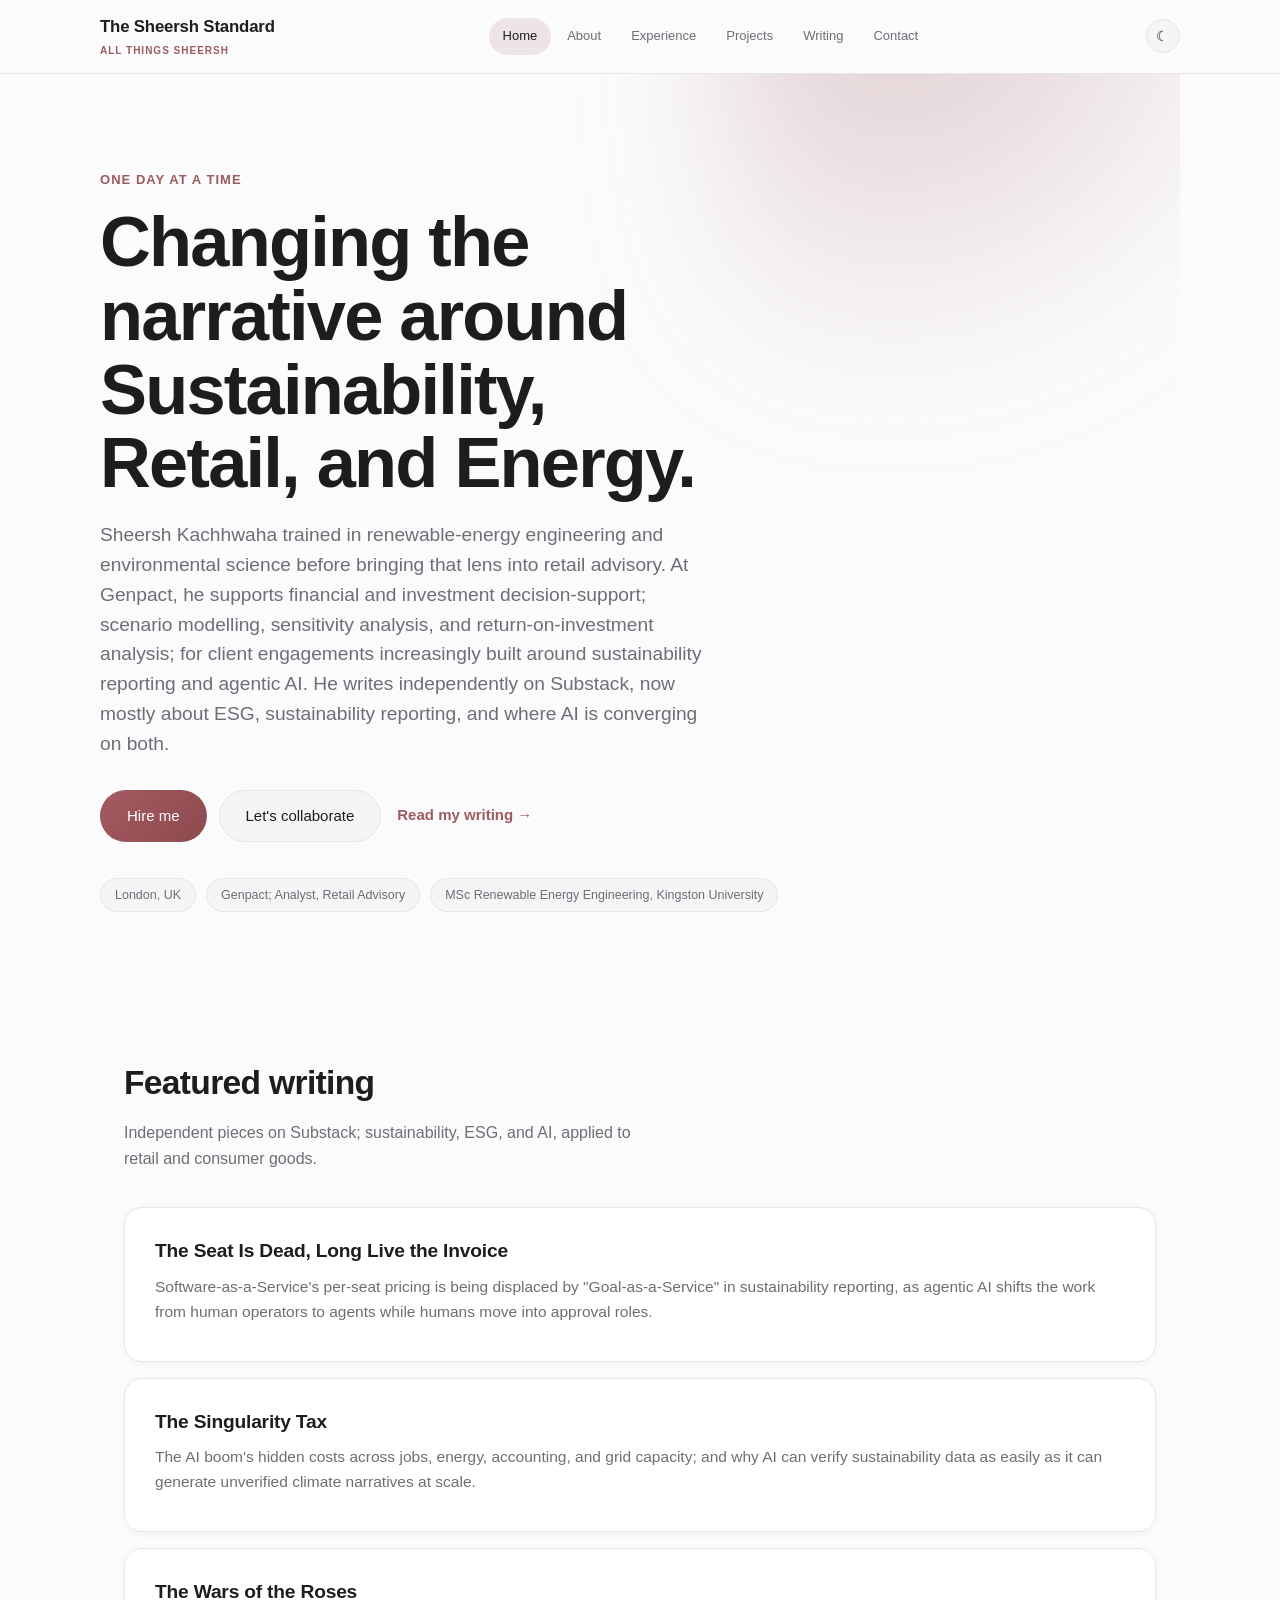
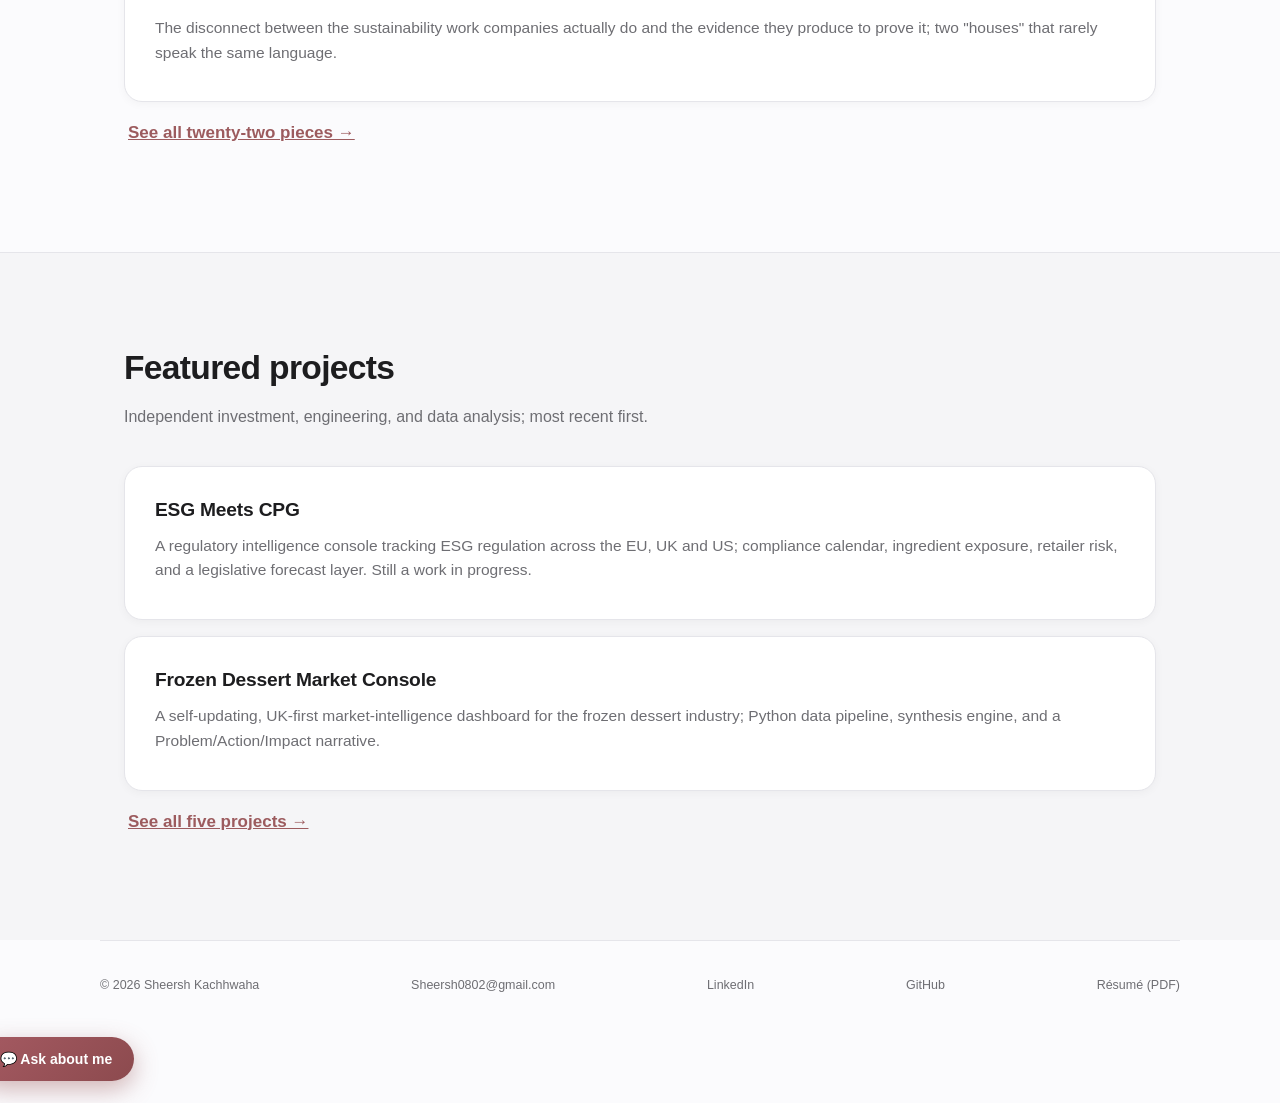
==== index.html @ 8763e883 "Add ESG Meets CPG as the newest project Found via GitHub repo listing: sheersh-star/ESG-meets-CPG, a" ====
<!doctype html>
<html lang="en">
<head>
<meta charset="utf-8">
<meta name="viewport" content="width=device-width, initial-scale=1">
<title>The Sheersh Standard; Sheersh Kachhwaha</title>
<meta name="description" content="Sheersh Kachhwaha; a renewable-energy engineer working in retail advisory, writing independently on sustainability, ESG, and agentic AI.">
<link rel="stylesheet" href="styles.css">
</head>
<body>

<header class="site-nav">
  <div class="wrap nav-row">
    <a class="wordmark" href="index.html">The Sheersh Standard<small>All things Sheersh</small></a>
    <nav class="links">
      <a href="index.html" aria-current="page">Home</a>
      <a href="about.html">About</a>
      <a href="experience.html">Experience</a>
      <a href="projects.html">Projects</a>
      <a href="writing.html">Writing</a>
      <a href="contact.html">Contact</a>
    </nav>
    <button id="theme-toggle" aria-label="Toggle dark mode">☾</button>
  </div>
</header>

<main>
  <div class="wrap hero">
    <p class="eyebrow">One Day at a Time</p>
    <h1>Changing the narrative around Sustainability, Retail, and Energy.</h1>
    <p class="tagline">Sheersh Kachhwaha trained in renewable-energy engineering and environmental science before bringing that lens into retail advisory. At Genpact, he supports financial and investment decision-support; scenario modelling, sensitivity analysis, and return-on-investment analysis; for client engagements increasingly built around sustainability reporting and agentic AI. He writes independently on Substack, now mostly about ESG, sustainability reporting, and where AI is converging on both.</p>
    <div class="cta-row">
      <a class="btn btn-primary" href="contact.html">Hire me</a>
      <a class="btn btn-secondary" href="contact.html">Let's collaborate</a>
      <a class="btn btn-tertiary" href="writing.html">Read my writing →</a>
    </div>
    <div class="meta-strip">
      <span>London, UK</span>
      <span>Genpact; Analyst, Retail Advisory</span>
      <span>MSc Renewable Energy Engineering, Kingston University</span>
    </div>
  </div>

  <section>
    <div class="wrap">
      <h2>Featured writing</h2>
      <p class="section-sub">Independent pieces on Substack; sustainability, ESG, and AI, applied to retail and consumer goods.</p>
      <div class="card">
        <div class="card-head"><h3 class="card-title">The Seat Is Dead, Long Live the Invoice</h3></div>
        <p>Software-as-a-Service's per-seat pricing is being displaced by "Goal-as-a-Service" in sustainability reporting, as agentic AI shifts the work from human operators to agents while humans move into approval roles.</p>
      </div>
      <div class="card">
        <div class="card-head"><h3 class="card-title">The Singularity Tax</h3></div>
        <p>The AI boom's hidden costs across jobs, energy, accounting, and grid capacity; and why AI can verify sustainability data as easily as it can generate unverified climate narratives at scale.</p>
      </div>
      <div class="card">
        <div class="card-head"><h3 class="card-title">The Wars of the Roses</h3></div>
        <p>The disconnect between the sustainability work companies actually do and the evidence they produce to prove it; two "houses" that rarely speak the same language.</p>
      </div>
      <p><a class="btn-tertiary" href="writing.html">See all twenty-two pieces →</a></p>
    </div>
  </section>

  <section>
    <div class="wrap">
      <h2>Featured projects</h2>
      <p class="section-sub">Independent investment, engineering, and data analysis; most recent first.</p>
      <div class="card">
        <div class="card-head"><h3 class="card-title">ESG Meets CPG</h3></div>
        <p>A regulatory intelligence console tracking ESG regulation across the EU, UK and US; compliance calendar, ingredient exposure, retailer risk, and a legislative forecast layer. Still a work in progress.</p>
      </div>
      <div class="card">
        <div class="card-head"><h3 class="card-title">Frozen Dessert Market Console</h3></div>
        <p>A self-updating, UK-first market-intelligence dashboard for the frozen dessert industry; Python data pipeline, synthesis engine, and a Problem/Action/Impact narrative.</p>
      </div>
      <p><a class="btn-tertiary" href="projects.html">See all five projects →</a></p>
    </div>
  </section>
</main>

<footer class="site-footer wrap">
  <span>© 2026 Sheersh Kachhwaha</span>
  <span><a href="mailto:Sheersh0802@gmail.com">Sheersh0802@gmail.com</a></span>
  <span><a href="https://www.linkedin.com/in/sheersh-kachhwaha/" target="_blank" rel="noopener">LinkedIn</a></span>
  <span><a href="https://github.com/sheersh-star" target="_blank" rel="noopener">GitHub</a></span>
  <span><a href="Sheersh-Kachhwaha-CV.pdf" target="_blank">Résumé (PDF)</a></span>
</footer>

<script src="theme.js"></script>
<script src="chat-widget.js"></script>
</body>
</html>
---- styles.css ----
/* The Sheersh Standard; shared stylesheet */

:root {
  --paper: #fbfbfd;
  --surface: #ffffff;
  --surface-2: #f5f5f7;
  --ink: #1d1d1f;
  --muted: #6e6e73;
  --muted-2: #86868b;
  --accent: #9C5B5E;
  --accent-solid: #8C4A4E;
  --accent-gradient: linear-gradient(135deg, #A55A62 0%, #8C4A4E 100%);
  --accent-2: #a86b12;
  --line: #e5e5ea;
  --shadow-1: 0 2px 10px rgba(0,0,0,0.04);
  --shadow-2: 0 16px 40px rgba(0,0,0,0.10);
  --ease: cubic-bezier(0.28, 0.11, 0.32, 1);
  --font-display: -apple-system, BlinkMacSystemFont, 'SF Pro Display', 'Segoe UI', Roboto, Helvetica, Arial, sans-serif;
  --font-body: -apple-system, BlinkMacSystemFont, 'SF Pro Text', 'Segoe UI', Roboto, Helvetica, Arial, sans-serif;
  --font-mono: ui-monospace, 'SF Mono', Menlo, Consolas, monospace;
}

@media (prefers-color-scheme: dark) {
  :root:not([data-theme="light"]) {
    --paper: #000000;
    --surface: #1c1c1e;
    --surface-2: #121214;
    --ink: #f5f5f7;
    --muted: #98989d;
    --muted-2: #86868b;
    --accent: #E3B0A6;
    --accent-2: #d2a24c;
    --line: rgba(255,255,255,0.14);
    --shadow-1: 0 2px 10px rgba(0,0,0,0.35);
    --shadow-2: 0 16px 40px rgba(0,0,0,0.5);
  }
}

:root[data-theme="dark"] {
  --paper: #000000;
  --surface: #1c1c1e;
  --surface-2: #121214;
  --ink: #f5f5f7;
  --muted: #98989d;
  --muted-2: #86868b;
  --accent: #E3B0A6;
  --accent-2: #d2a24c;
  --line: rgba(255,255,255,0.14);
  --shadow-1: 0 2px 10px rgba(0,0,0,0.35);
  --shadow-2: 0 16px 40px rgba(0,0,0,0.5);
}

* { box-sizing: border-box; }
html { color-scheme: light dark; scroll-behavior: smooth; }

body {
  background: var(--paper);
  color: var(--ink);
  font-family: var(--font-body);
  margin: 0;
  line-height: 1.6;
  font-size: 17px;
  -webkit-font-smoothing: antialiased;
  text-rendering: optimizeLegibility;
  transition: background 0.3s var(--ease), color 0.3s var(--ease);
}

::selection { background: var(--accent-solid); color: #fff; }

.wrap { max-width: 1080px; margin: 0 auto; padding: 0 24px; }
.wrap-narrow { max-width: 720px; margin: 0 auto; padding: 0 24px; }

img { max-width: 100%; display: block; border-radius: 14px; }
a { color: var(--accent); }
code { font-family: var(--font-mono); background: var(--surface-2); padding: 1px 6px; border-radius: 4px; font-size: 0.85em; }

:is(a, button, input, textarea):focus-visible {
  outline: 2px solid var(--accent);
  outline-offset: 3px;
  border-radius: 4px;
}

/* ---- nav ---- */
header.site-nav {
  border-bottom: 1px solid var(--line);
  background: color-mix(in srgb, var(--paper) 70%, transparent);
  backdrop-filter: saturate(180%) blur(20px);
  -webkit-backdrop-filter: saturate(180%) blur(20px);
  position: sticky;
  top: 0;
  z-index: 100;
}
.nav-row {
  display: flex; align-items: center; justify-content: space-between;
  padding: 14px 0;
  gap: 20px;
}
.wordmark {
  font-family: var(--font-display);
  font-weight: 600;
  font-size: 1.05rem;
  letter-spacing: -0.01em;
  color: var(--ink);
  text-decoration: none;
  white-space: nowrap;
}
.wordmark small {
  display: block;
  font-family: var(--font-body);
  font-size: 10px;
  letter-spacing: 0.1em;
  text-transform: uppercase;
  color: var(--accent);
  font-weight: 600;
  margin-top: 2px;
}
nav.links { display: flex; gap: 2px; flex-wrap: wrap; }
nav.links a {
  font-family: var(--font-body);
  font-size: 13px;
  font-weight: 500;
  color: var(--muted);
  text-decoration: none;
  padding: 8px 14px;
  border-radius: 980px;
  transition: background 0.25s var(--ease), color 0.25s var(--ease);
}
nav.links a:hover { color: var(--ink); background: var(--surface-2); }
nav.links a[aria-current="page"] {
  color: var(--ink);
  background: color-mix(in srgb, var(--accent) 14%, transparent);
}

#theme-toggle {
  background: var(--surface-2); border: 1px solid var(--line); border-radius: 999px;
  width: 34px; height: 34px; cursor: pointer; font-size: 14px;
  color: var(--ink); flex-shrink: 0;
  transition: transform 0.35s var(--ease), background 0.25s var(--ease);
}
#theme-toggle:hover { background: var(--line); transform: rotate(-12deg) scale(1.06); }

/* ---- hero ---- */
.hero { position: relative; overflow: hidden; padding: 96px 0 56px; }
.hero::before {
  content: "";
  position: absolute;
  top: -30%; right: -12%;
  width: 55%; aspect-ratio: 1 / 1;
  background: radial-gradient(circle at 30% 30%, color-mix(in srgb, var(--accent) 30%, transparent), transparent 70%);
  filter: blur(70px);
  z-index: -1;
  pointer-events: none;
  animation: float 14s ease-in-out infinite alternate;
}
@keyframes float {
  from { transform: translateY(-14px) translateX(-6px); }
  to { transform: translateY(14px) translateX(6px); }
}
.about-hero { display: flex; align-items: center; gap: 28px; flex-wrap: wrap; }
.about-hero h1 { margin-bottom: 0; }
.headshot {
  width: 200px; height: 200px; border-radius: 22px; object-fit: cover;
  box-shadow: 0 0 0 1px var(--line), 0 12px 32px rgba(0,0,0,0.16);
  flex-shrink: 0;
}
@media (max-width: 560px) {
  .headshot { width: 150px; height: 150px; }
}
.eyebrow {
  font-family: var(--font-body); font-size: 13px; font-weight: 600; letter-spacing: 0.08em;
  text-transform: uppercase; color: var(--accent); margin: 0 0 14px;
}
h1 {
  font-family: var(--font-display); font-weight: 600;
  font-size: clamp(2.5rem, 6vw, 4.4rem);
  letter-spacing: -0.025em;
  line-height: 1.05;
  margin: 0 0 20px; text-wrap: balance; max-width: 18ch;
}
.tagline { font-size: 1.2rem; line-height: 1.55; color: var(--muted); max-width: 58ch; margin: 0 0 32px; }
.cta-row { display: flex; gap: 12px; flex-wrap: wrap; margin-bottom: 8px; }

.btn {
  font-family: var(--font-body); font-size: 15px; font-weight: 500;
  text-decoration: none; padding: 13px 26px;
  border: 1px solid transparent;
  border-radius: 980px; display: inline-block;
  background: var(--surface-2); color: var(--ink);
  transition: transform 0.25s var(--ease), background 0.25s var(--ease), box-shadow 0.25s var(--ease);
}
.btn:hover { transform: translateY(-1px); box-shadow: var(--shadow-1); }
.btn:active { transform: translateY(0); }
.btn-primary {
  background: var(--accent-gradient); color: #fff;
  position: relative; overflow: hidden;
}
.btn-primary:hover { filter: brightness(1.08); }
.btn-primary::after, #chat-launcher::after {
  content: "";
  position: absolute; top: 0; left: -60%; width: 40%; height: 100%;
  background: linear-gradient(120deg, transparent, rgba(255,255,255,0.4), transparent);
  transform: skewX(-20deg);
  transition: left 0.6s var(--ease);
}
.btn-primary:hover::after, #chat-launcher:hover::after { left: 130%; }
.btn-secondary { background: var(--surface-2); color: var(--ink); border-color: var(--line); }
.btn-tertiary {
  background: none; border: none; color: var(--accent); padding: 13px 4px;
  font-weight: 600;
}
.btn-tertiary:hover { transform: translateX(3px); box-shadow: none; }

.meta-strip {
  display: flex; flex-wrap: wrap; gap: 10px; margin-top: 36px; padding-top: 0;
  border-top: none;
}
.meta-strip span {
  font-family: var(--font-body); font-size: 12.5px; font-weight: 500; color: var(--muted);
  background: var(--surface-2); border: 1px solid var(--line);
  padding: 6px 14px; border-radius: 980px;
}

/* ---- sections / cards ---- */
section { padding: 88px 0; }
section + section { border-top: 1px solid var(--line); }
section:nth-of-type(even) { background: var(--surface-2); }
h2 {
  font-family: var(--font-display); font-weight: 600; font-size: clamp(1.6rem, 3vw, 2.1rem);
  letter-spacing: -0.02em;
  margin: 0 0 10px;
}
.section-sub { color: var(--muted); font-size: 1rem; margin: 0 0 36px; max-width: 60ch; }

.card {
  background: var(--surface);
  border: 1px solid var(--line);
  border-radius: 18px;
  padding: 28px 30px;
  margin-bottom: 16px;
  box-shadow: var(--shadow-1);
  transition: transform 0.3s var(--ease), box-shadow 0.3s var(--ease);
}
.card:hover { transform: translateY(-3px); box-shadow: var(--shadow-2); }
.card-head { display: flex; justify-content: space-between; align-items: baseline; gap: 14px; flex-wrap: wrap; margin-bottom: 6px; }
.card-title { font-family: var(--font-display); font-weight: 600; letter-spacing: -0.01em; font-size: 1.2rem; margin: 0; }
.card-meta { font-family: var(--font-body); font-size: 12.5px; font-weight: 500; color: var(--muted); }
.card p { color: var(--muted); font-size: 0.97rem; margin: 8px 0; }
.card ul { margin: 12px 0 0; padding-left: 20px; }
.card li { font-size: 0.95rem; margin-bottom: 7px; color: var(--ink); }
.tag-row { display: flex; gap: 8px; flex-wrap: wrap; margin-top: 14px; }
.tag {
  font-family: var(--font-body); font-size: 12px; font-weight: 600; color: var(--accent);
  background: color-mix(in srgb, var(--accent) 12%, transparent);
  border: none; border-radius: 999px; padding: 4px 12px;
  transition: background 0.25s var(--ease), color 0.25s var(--ease);
}
.tag:hover { background: var(--accent-gradient); color: #fff; }

/* ---- honesty / pending marker ---- */
.pending {
  border-left: 3px solid var(--accent-2);
  background: color-mix(in srgb, var(--accent-2) 10%, transparent);
  padding: 12px 16px;
  border-radius: 4px 10px 10px 4px;
  font-size: 0.87rem;
  color: var(--muted);
  margin-top: 14px;
}
.pending strong { color: var(--ink); }

/* ---- footer ---- */
footer.site-footer {
  border-top: 1px solid var(--line);
  padding: 34px 0 64px;
  font-family: var(--font-body); font-size: 12.5px; font-weight: 500; color: var(--muted);
  display: flex; justify-content: space-between; flex-wrap: wrap; gap: 12px;
}
footer.site-footer a { color: var(--muted); text-decoration: none; }
footer.site-footer a:hover { color: var(--ink); text-decoration: underline; }

/* ---- chat widget ---- */
#chat-launcher {
  position: fixed; bottom: 22px; right: 22px; z-index: 50;
  background: var(--accent-gradient); color: #fff;
  border: none; border-radius: 999px; padding: 14px 22px;
  position: relative; overflow: hidden;
  font-family: var(--font-body); font-size: 14px; font-weight: 600;
  cursor: pointer;
  box-shadow: 0 8px 24px color-mix(in srgb, var(--accent) 45%, transparent);
  transition: transform 0.25s var(--ease), box-shadow 0.25s var(--ease);
}
#chat-launcher:hover { transform: translateY(-2px) scale(1.03); }
#chat-panel {
  position: fixed; bottom: 82px; right: 22px; z-index: 50;
  width: min(370px, calc(100vw - 44px)); max-height: 60vh;
  background: color-mix(in srgb, var(--surface) 92%, transparent);
  backdrop-filter: saturate(180%) blur(24px);
  -webkit-backdrop-filter: saturate(180%) blur(24px);
  border: 1px solid var(--line); border-radius: 20px;
  box-shadow: var(--shadow-2);
  display: none; flex-direction: column; overflow: hidden;
}
#chat-panel.open { display: flex; }
#chat-head {
  padding: 16px 18px; border-bottom: 1px solid var(--line);
  display: flex; justify-content: space-between; align-items: center;
  font-family: var(--font-body); font-size: 13px; font-weight: 600;
  color: var(--ink);
}
#chat-head button { background: none; border: none; color: var(--muted); cursor: pointer; font-size: 16px; }
#chat-log { flex: 1; overflow-y: auto; padding: 14px 18px; display: flex; flex-direction: column; gap: 10px; }
.chat-msg { font-size: 0.9rem; line-height: 1.5; max-width: 92%; padding: 10px 14px; border-radius: 16px; }
.chat-msg.bot { background: var(--surface-2); color: var(--ink); align-self: flex-start; border-bottom-left-radius: 4px; }
.chat-msg.user { background: var(--accent-gradient); color: #fff; align-self: flex-end; border-bottom-right-radius: 4px; }
#chat-suggestions { display: flex; flex-wrap: wrap; gap: 6px; padding: 0 18px 12px; }
#chat-suggestions button {
  font-family: var(--font-body); font-size: 11px; font-weight: 500; background: var(--surface-2);
  border: 1px solid var(--line); color: var(--muted); border-radius: 999px;
  padding: 5px 12px; cursor: pointer;
  transition: background 0.2s var(--ease), color 0.2s var(--ease);
}
#chat-suggestions button:hover { background: var(--accent-gradient); color: #fff; border-color: var(--accent-solid); }
#chat-form { display: flex; border-top: 1px solid var(--line); }
#chat-input {
  flex: 1; border: none; background: none; padding: 14px 16px;
  font-family: var(--font-body); font-size: 0.9rem; color: var(--ink); outline: none;
}
#chat-form button[type="submit"] {
  border: none; background: none; color: var(--accent); font-family: var(--font-body);
  font-size: 13px; font-weight: 600; padding: 0 18px; cursor: pointer;
}

@media (max-width: 620px) {
  .nav-row { flex-wrap: wrap; }
  nav.links { order: 3; width: 100%; justify-content: space-between; }
  .hero { padding: 64px 0 40px; }
  section { padding: 56px 0; }
}

@media (prefers-reduced-motion: reduce) {
  html { scroll-behavior: auto; }
  *, *::before, *::after {
    animation-duration: 0.001ms !important;
    animation-iteration-count: 1 !important;
    transition-duration: 0.001ms !important;
    scroll-behavior: auto !important;
  }
}
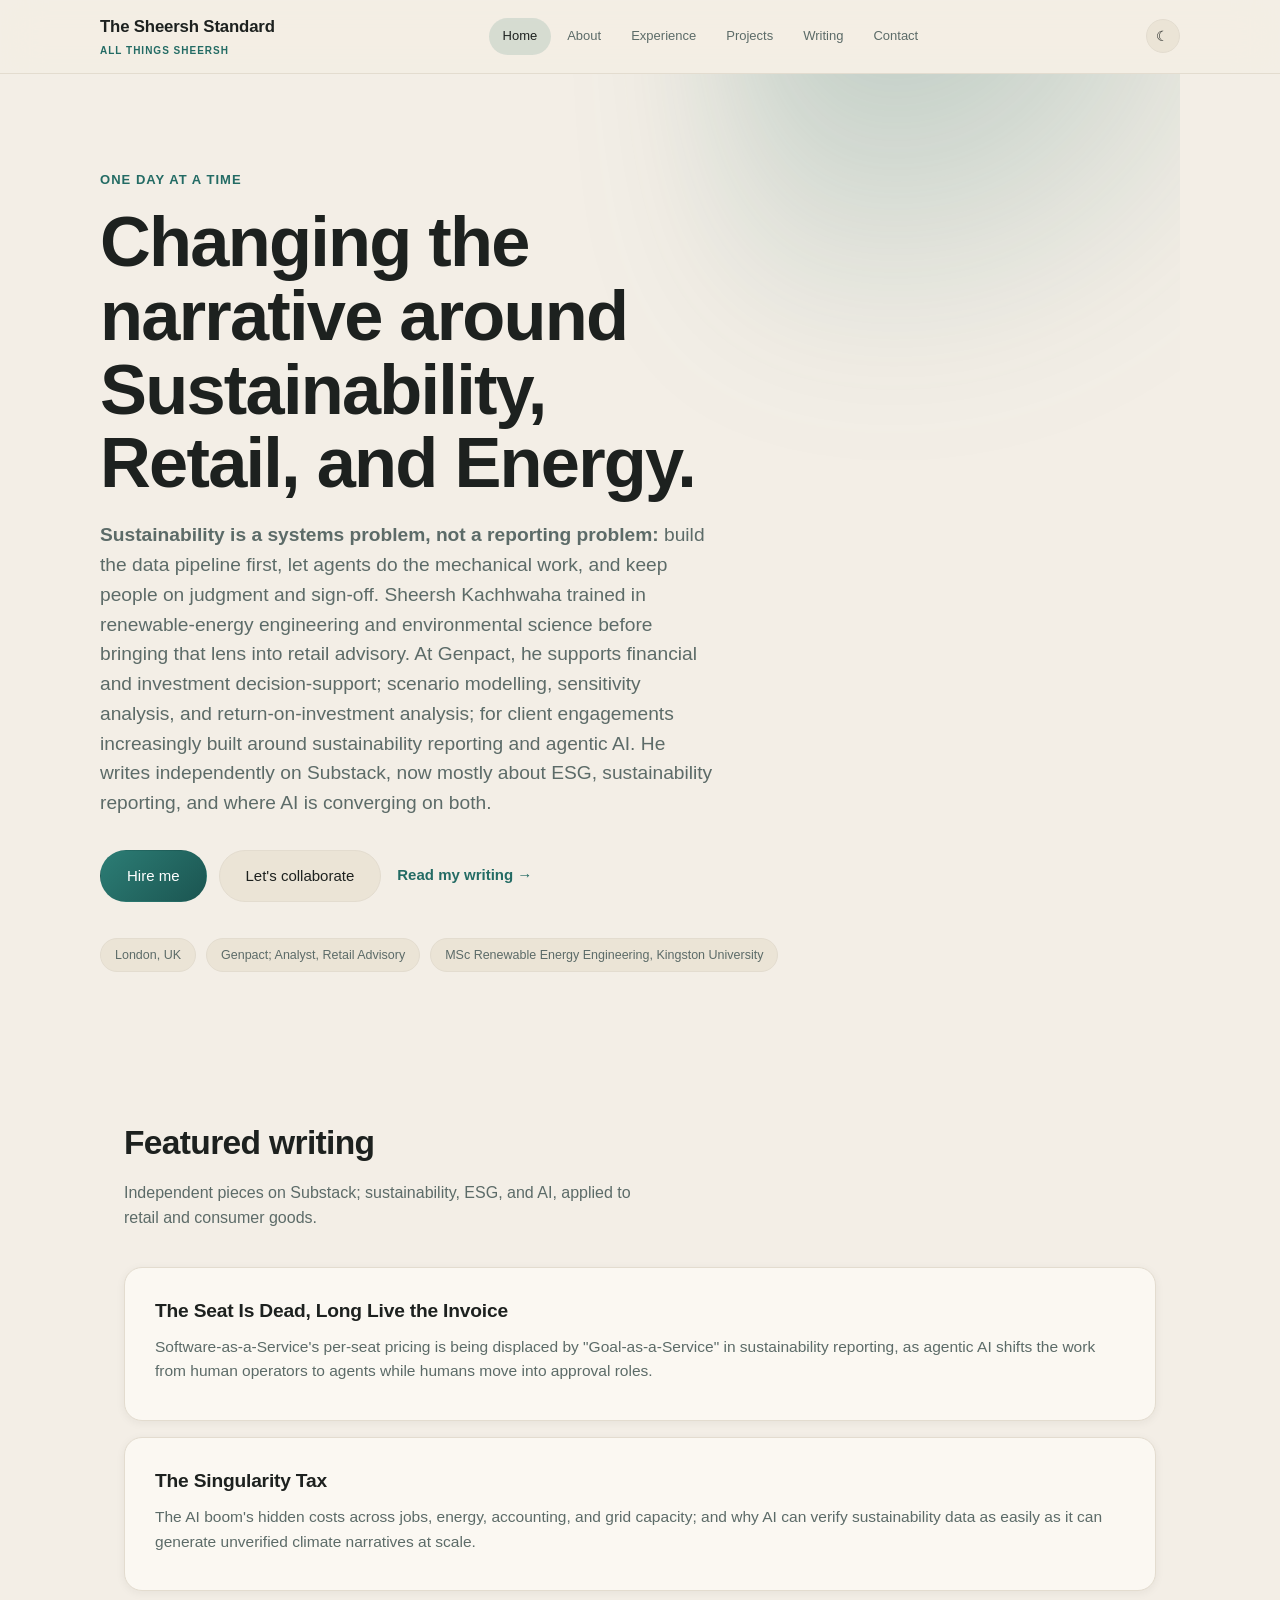
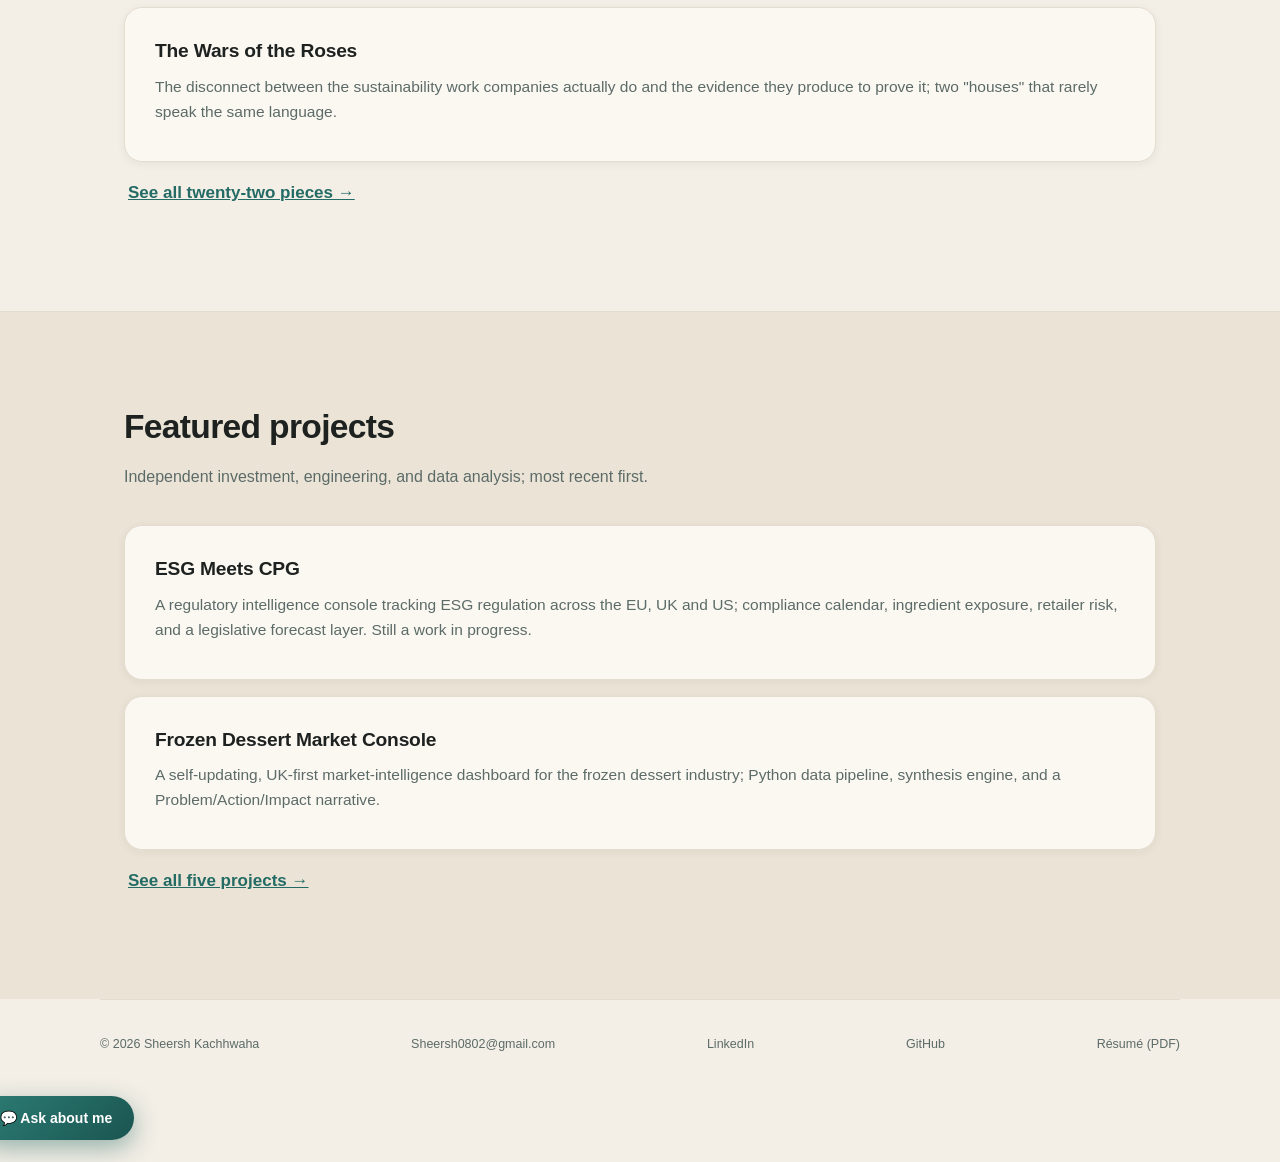
==== commit e27724fb: "Surface sustainability beliefs throughout the site narrative From My_Sustainability_Beliefs_One_Page" ====
--- a/index.html
+++ b/index.html
@@ -28,7 +28,7 @@
   <div class="wrap hero">
     <p class="eyebrow">One Day at a Time</p>
     <h1>Changing the narrative around Sustainability, Retail, and Energy.</h1>
-    <p class="tagline">Sheersh Kachhwaha trained in renewable-energy engineering and environmental science before bringing that lens into retail advisory. At Genpact, he supports financial and investment decision-support; scenario modelling, sensitivity analysis, and return-on-investment analysis; for client engagements increasingly built around sustainability reporting and agentic AI. He writes independently on Substack, now mostly about ESG, sustainability reporting, and where AI is converging on both.</p>
+    <p class="tagline"><strong>Sustainability is a systems problem, not a reporting problem:</strong> build the data pipeline first, let agents do the mechanical work, and keep people on judgment and sign-off. Sheersh Kachhwaha trained in renewable-energy engineering and environmental science before bringing that lens into retail advisory. At Genpact, he supports financial and investment decision-support; scenario modelling, sensitivity analysis, and return-on-investment analysis; for client engagements increasingly built around sustainability reporting and agentic AI. He writes independently on Substack, now mostly about ESG, sustainability reporting, and where AI is converging on both.</p>
     <div class="cta-row">
       <a class="btn btn-primary" href="contact.html">Hire me</a>
       <a class="btn btn-secondary" href="contact.html">Let's collaborate</a>
--- a/styles.css
+++ b/styles.css
@@ -1,19 +1,19 @@
 /* The Sheersh Standard; shared stylesheet */
 
 :root {
-  --paper: #fbfbfd;
-  --surface: #ffffff;
-  --surface-2: #f5f5f7;
-  --ink: #1d1d1f;
-  --muted: #6e6e73;
-  --muted-2: #86868b;
-  --accent: #9C5B5E;
-  --accent-solid: #8C4A4E;
-  --accent-gradient: linear-gradient(135deg, #A55A62 0%, #8C4A4E 100%);
-  --accent-2: #a86b12;
-  --line: #e5e5ea;
-  --shadow-1: 0 2px 10px rgba(0,0,0,0.04);
-  --shadow-2: 0 16px 40px rgba(0,0,0,0.10);
+  --paper: #F3EEE6;
+  --surface: #FBF8F2;
+  --surface-2: #EBE4D6;
+  --ink: #1D211F;
+  --muted: #5C6B68;
+  --muted-2: #7D8A87;
+  --accent: #236B64;
+  --accent-solid: #1B5551;
+  --accent-gradient: linear-gradient(135deg, #2C7D75 0%, #1B5551 100%);
+  --accent-2: #B87333;
+  --line: #E3DCCF;
+  --shadow-1: 0 2px 10px rgba(29,33,31,0.06);
+  --shadow-2: 0 16px 40px rgba(29,33,31,0.12);
   --ease: cubic-bezier(0.28, 0.11, 0.32, 1);
   --font-display: -apple-system, BlinkMacSystemFont, 'SF Pro Display', 'Segoe UI', Roboto, Helvetica, Arial, sans-serif;
   --font-body: -apple-system, BlinkMacSystemFont, 'SF Pro Text', 'Segoe UI', Roboto, Helvetica, Arial, sans-serif;
@@ -22,30 +22,30 @@
 
 @media (prefers-color-scheme: dark) {
   :root:not([data-theme="light"]) {
-    --paper: #000000;
-    --surface: #1c1c1e;
-    --surface-2: #121214;
-    --ink: #f5f5f7;
-    --muted: #98989d;
-    --muted-2: #86868b;
-    --accent: #E3B0A6;
-    --accent-2: #d2a24c;
-    --line: rgba(255,255,255,0.14);
+    --paper: #0A0F0E;
+    --surface: #161D1B;
+    --surface-2: #1E2724;
+    --ink: #F3EEE6;
+    --muted: #9BA8A5;
+    --muted-2: #7D8A87;
+    --accent: #5BBBAE;
+    --accent-2: #D99A5B;
+    --line: rgba(243,238,230,0.14);
     --shadow-1: 0 2px 10px rgba(0,0,0,0.35);
     --shadow-2: 0 16px 40px rgba(0,0,0,0.5);
   }
 }
 
 :root[data-theme="dark"] {
-  --paper: #000000;
-  --surface: #1c1c1e;
-  --surface-2: #121214;
-  --ink: #f5f5f7;
-  --muted: #98989d;
-  --muted-2: #86868b;
-  --accent: #E3B0A6;
-  --accent-2: #d2a24c;
-  --line: rgba(255,255,255,0.14);
+  --paper: #0A0F0E;
+  --surface: #161D1B;
+  --surface-2: #1E2724;
+  --ink: #F3EEE6;
+  --muted: #9BA8A5;
+  --muted-2: #7D8A87;
+  --accent: #5BBBAE;
+  --accent-2: #D99A5B;
+  --line: rgba(243,238,230,0.14);
   --shadow-1: 0 2px 10px rgba(0,0,0,0.35);
   --shadow-2: 0 16px 40px rgba(0,0,0,0.5);
 }
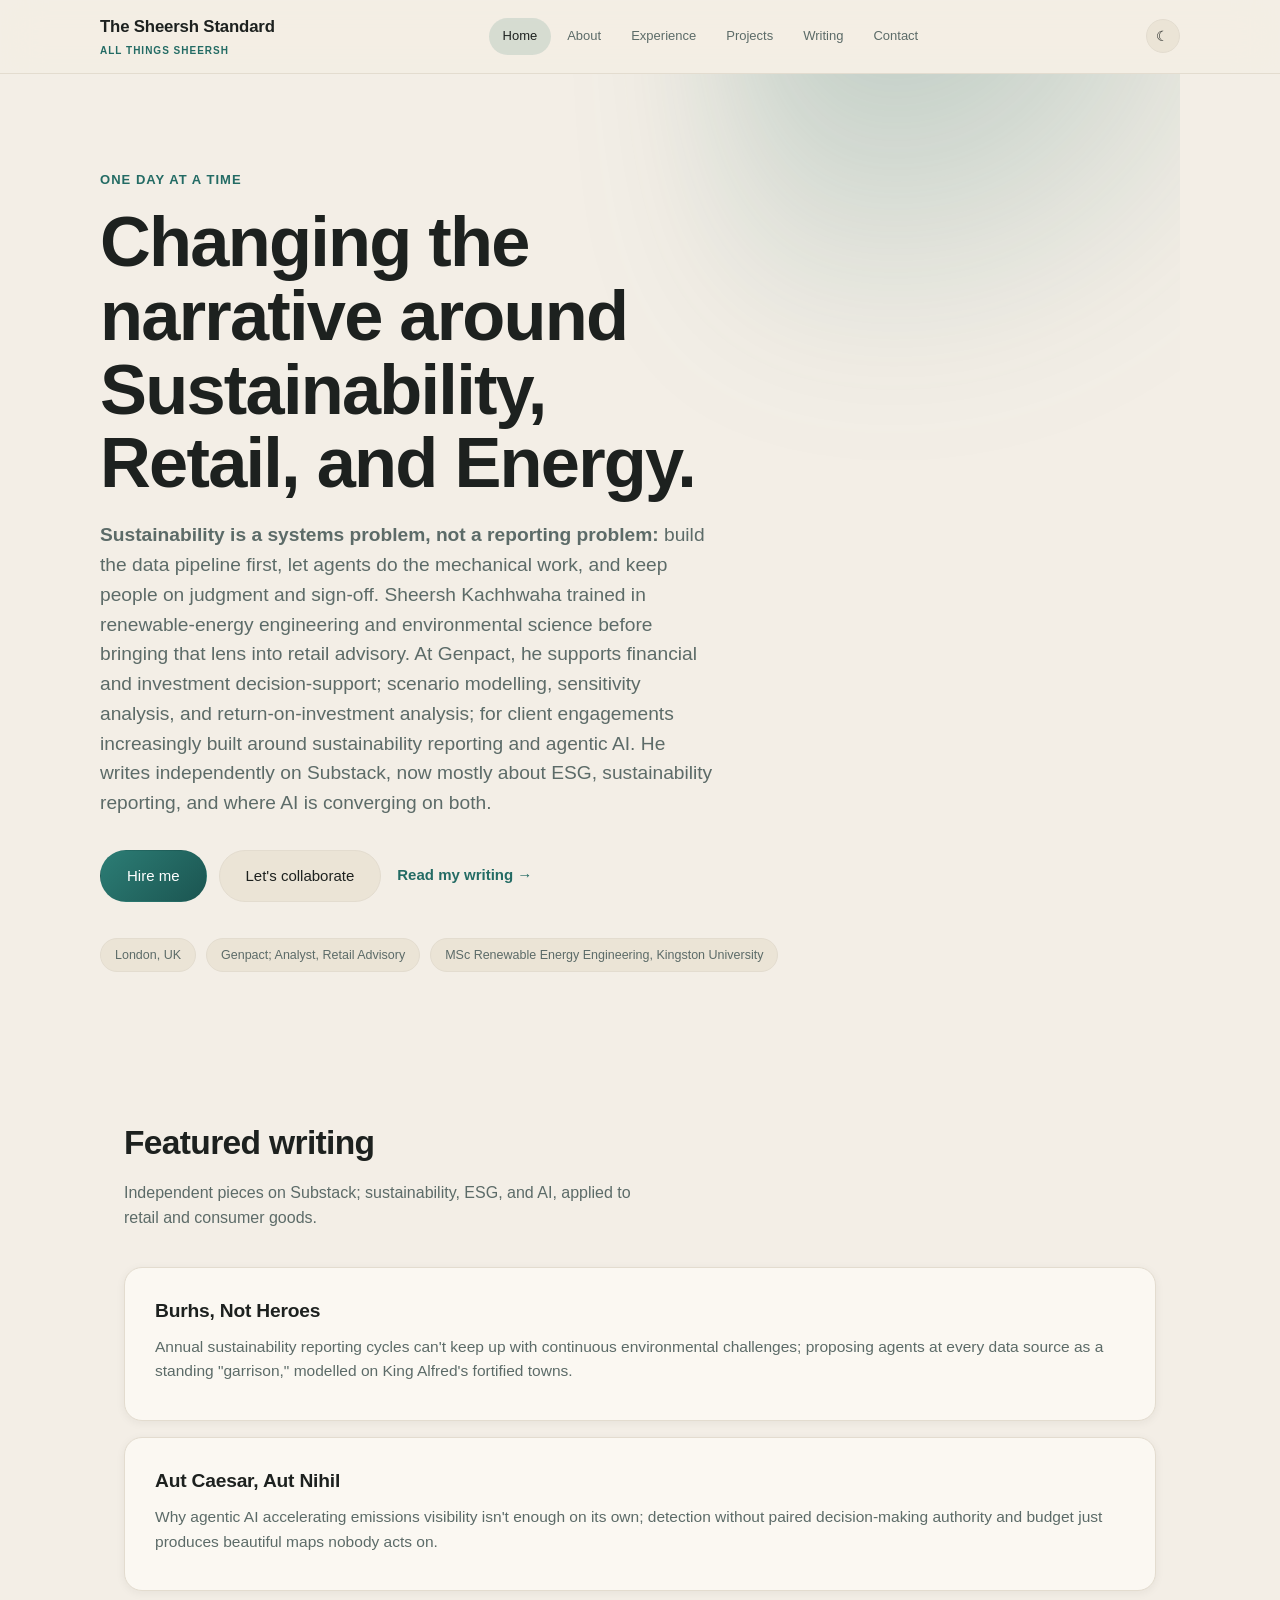
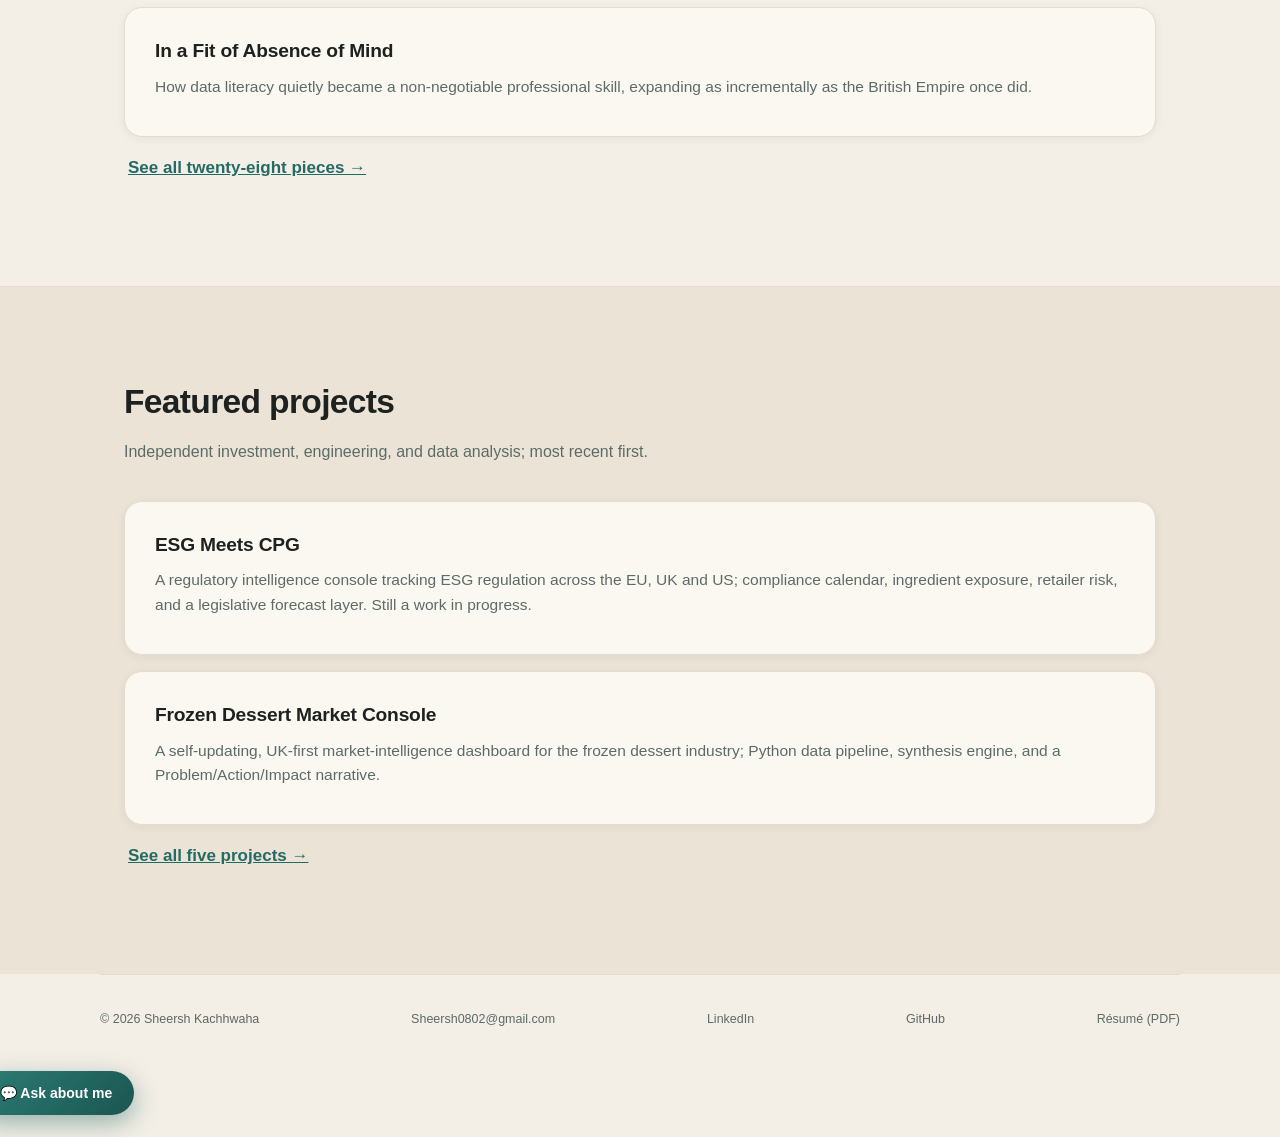
==== commit f966a18a: "Add 6 new sustainability/agentic-AI pieces Receipts Not Reports, The Attention Standard, Pipeline Be" ====
--- a/index.html
+++ b/index.html
@@ -46,18 +46,18 @@
       <h2>Featured writing</h2>
       <p class="section-sub">Independent pieces on Substack; sustainability, ESG, and AI, applied to retail and consumer goods.</p>
       <div class="card">
-        <div class="card-head"><h3 class="card-title">The Seat Is Dead, Long Live the Invoice</h3></div>
-        <p>Software-as-a-Service's per-seat pricing is being displaced by "Goal-as-a-Service" in sustainability reporting, as agentic AI shifts the work from human operators to agents while humans move into approval roles.</p>
+        <div class="card-head"><h3 class="card-title">Burhs, Not Heroes</h3></div>
+        <p>Annual sustainability reporting cycles can't keep up with continuous environmental challenges; proposing agents at every data source as a standing "garrison," modelled on King Alfred's fortified towns.</p>
       </div>
       <div class="card">
-        <div class="card-head"><h3 class="card-title">The Singularity Tax</h3></div>
-        <p>The AI boom's hidden costs across jobs, energy, accounting, and grid capacity; and why AI can verify sustainability data as easily as it can generate unverified climate narratives at scale.</p>
+        <div class="card-head"><h3 class="card-title">Aut Caesar, Aut Nihil</h3></div>
+        <p>Why agentic AI accelerating emissions visibility isn't enough on its own; detection without paired decision-making authority and budget just produces beautiful maps nobody acts on.</p>
       </div>
       <div class="card">
-        <div class="card-head"><h3 class="card-title">The Wars of the Roses</h3></div>
-        <p>The disconnect between the sustainability work companies actually do and the evidence they produce to prove it; two "houses" that rarely speak the same language.</p>
+        <div class="card-head"><h3 class="card-title">In a Fit of Absence of Mind</h3></div>
+        <p>How data literacy quietly became a non-negotiable professional skill, expanding as incrementally as the British Empire once did.</p>
       </div>
-      <p><a class="btn-tertiary" href="writing.html">See all twenty-two pieces →</a></p>
+      <p><a class="btn-tertiary" href="writing.html">See all twenty-eight pieces →</a></p>
     </div>
   </section>
 
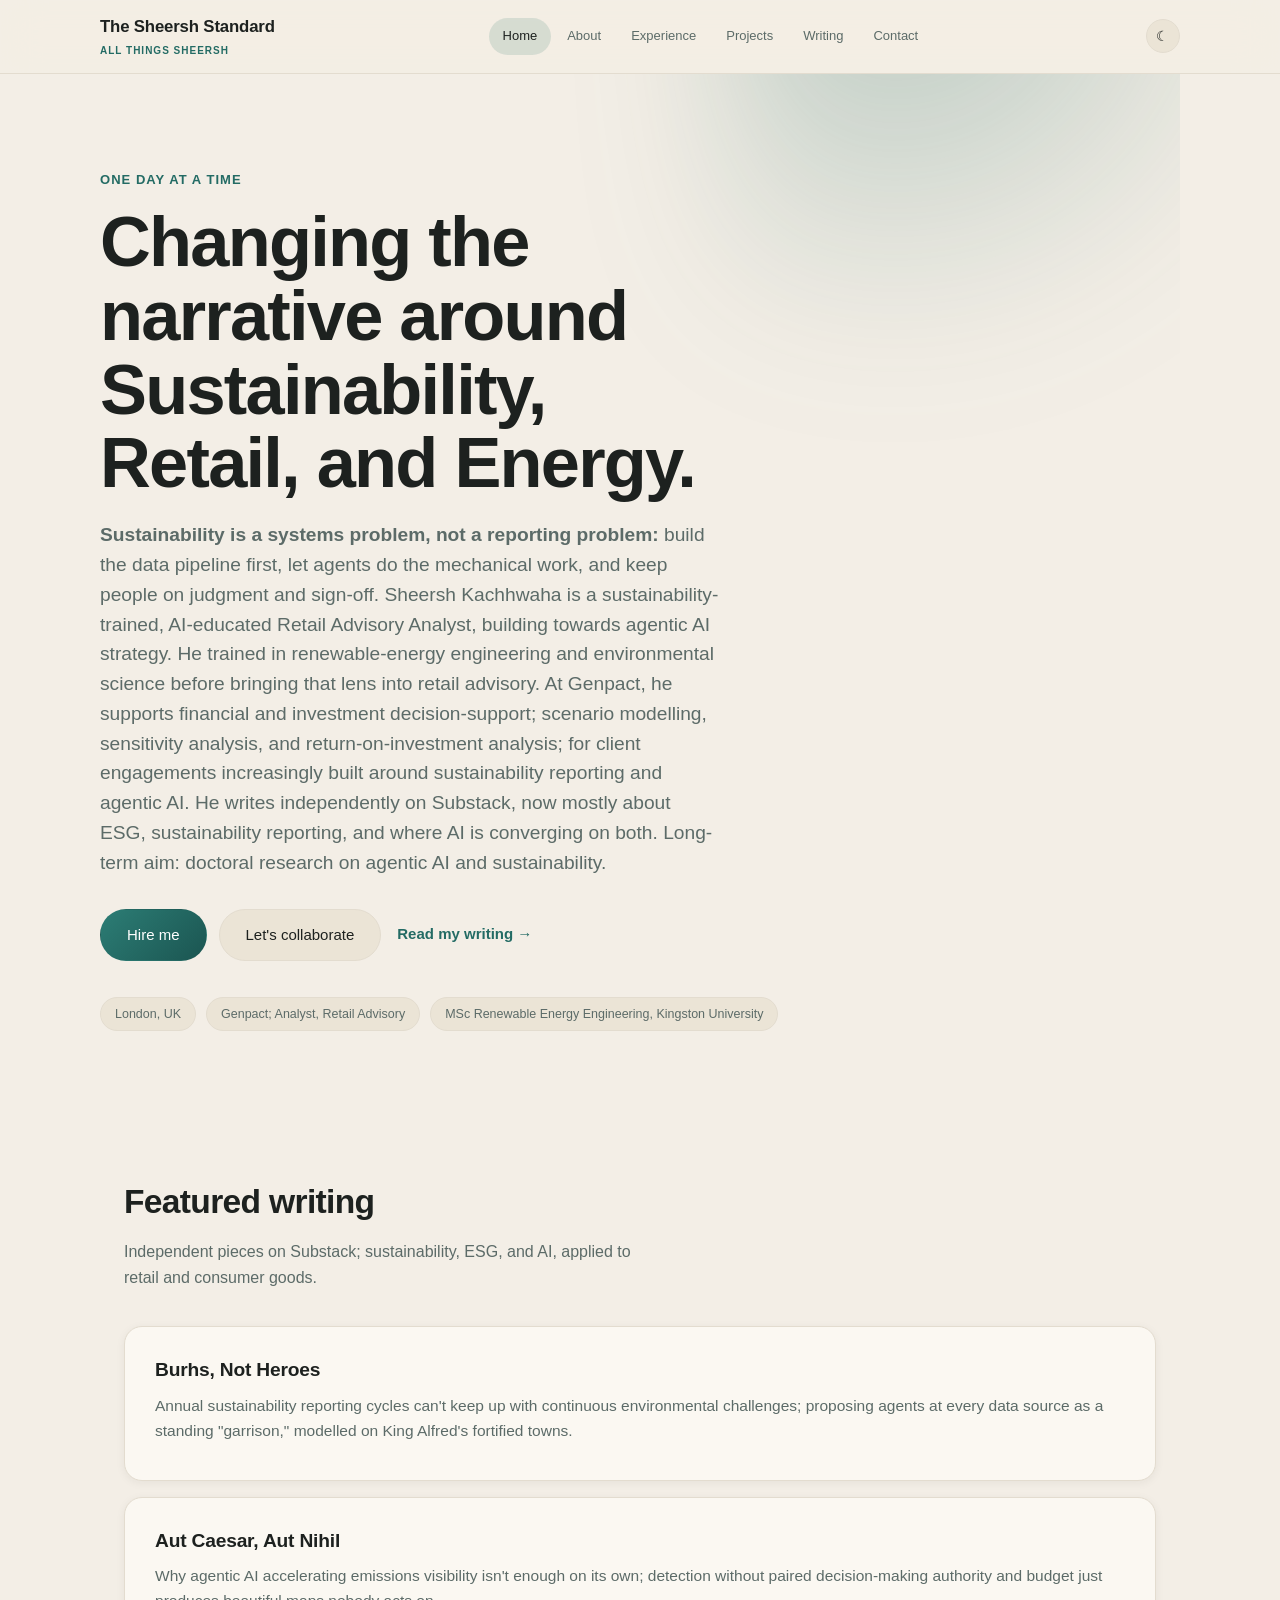
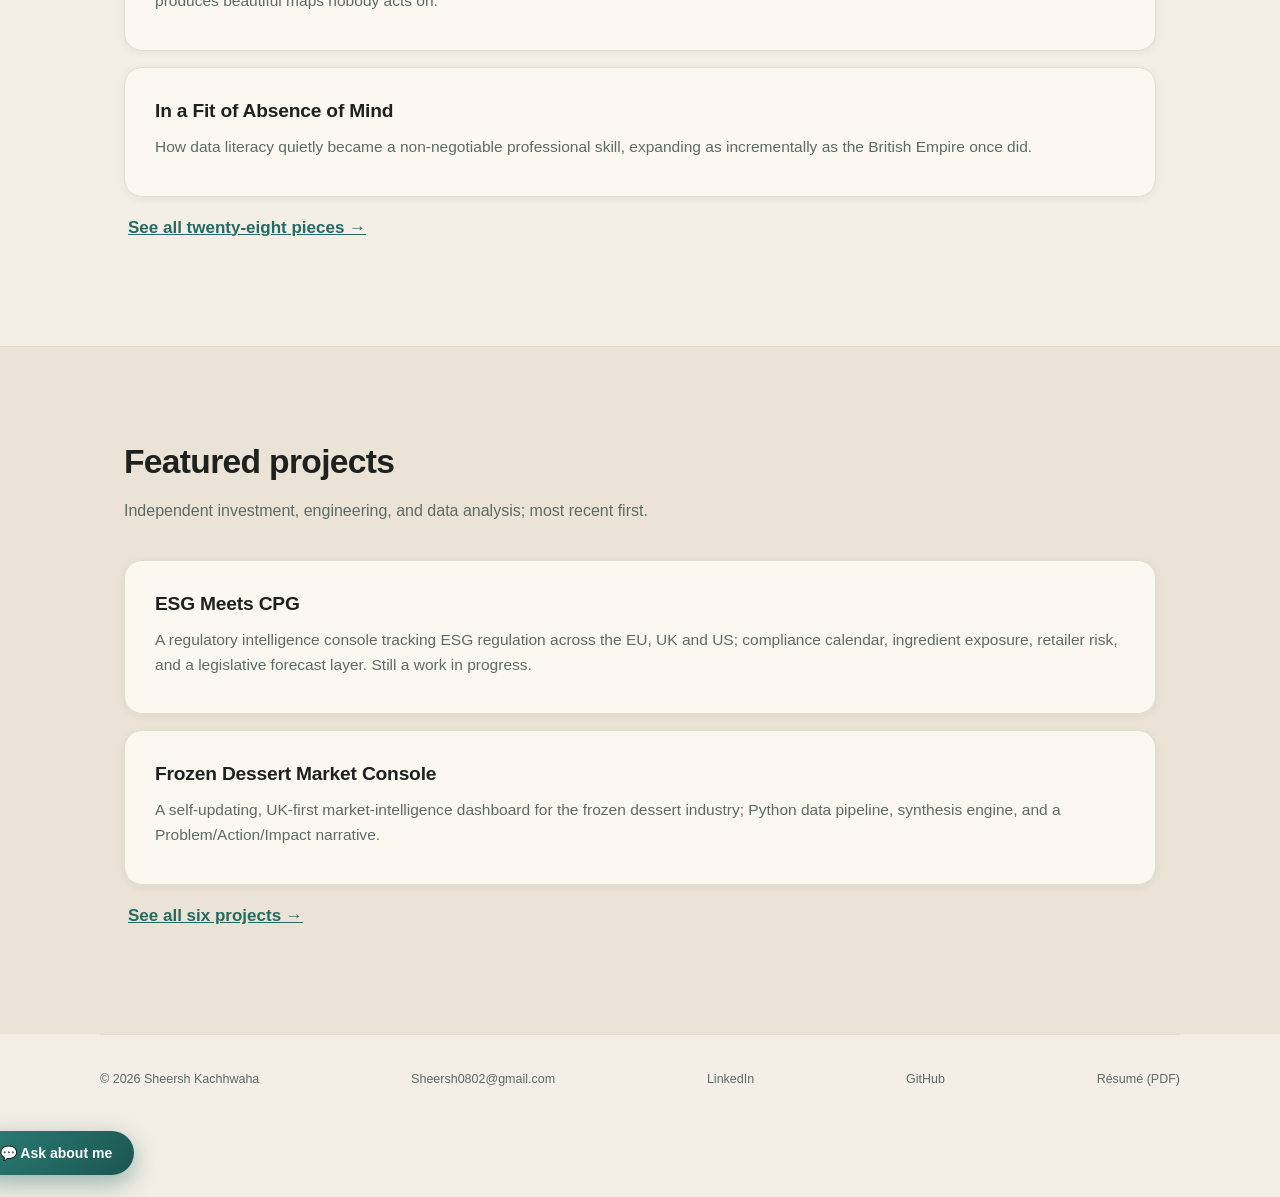
==== commit e17e16f3: "Propagate CV updates to the live site Per request, the new CV content now lives on the site too, not" ====
--- a/index.html
+++ b/index.html
@@ -28,7 +28,7 @@
   <div class="wrap hero">
     <p class="eyebrow">One Day at a Time</p>
     <h1>Changing the narrative around Sustainability, Retail, and Energy.</h1>
-    <p class="tagline"><strong>Sustainability is a systems problem, not a reporting problem:</strong> build the data pipeline first, let agents do the mechanical work, and keep people on judgment and sign-off. Sheersh Kachhwaha trained in renewable-energy engineering and environmental science before bringing that lens into retail advisory. At Genpact, he supports financial and investment decision-support; scenario modelling, sensitivity analysis, and return-on-investment analysis; for client engagements increasingly built around sustainability reporting and agentic AI. He writes independently on Substack, now mostly about ESG, sustainability reporting, and where AI is converging on both.</p>
+    <p class="tagline"><strong>Sustainability is a systems problem, not a reporting problem:</strong> build the data pipeline first, let agents do the mechanical work, and keep people on judgment and sign-off. Sheersh Kachhwaha is a sustainability-trained, AI-educated Retail Advisory Analyst, building towards agentic AI strategy. He trained in renewable-energy engineering and environmental science before bringing that lens into retail advisory. At Genpact, he supports financial and investment decision-support; scenario modelling, sensitivity analysis, and return-on-investment analysis; for client engagements increasingly built around sustainability reporting and agentic AI. He writes independently on Substack, now mostly about ESG, sustainability reporting, and where AI is converging on both. Long-term aim: doctoral research on agentic AI and sustainability.</p>
     <div class="cta-row">
       <a class="btn btn-primary" href="contact.html">Hire me</a>
       <a class="btn btn-secondary" href="contact.html">Let's collaborate</a>
@@ -73,7 +73,7 @@
         <div class="card-head"><h3 class="card-title">Frozen Dessert Market Console</h3></div>
         <p>A self-updating, UK-first market-intelligence dashboard for the frozen dessert industry; Python data pipeline, synthesis engine, and a Problem/Action/Impact narrative.</p>
       </div>
-      <p><a class="btn-tertiary" href="projects.html">See all five projects →</a></p>
+      <p><a class="btn-tertiary" href="projects.html">See all six projects →</a></p>
     </div>
   </section>
 </main>
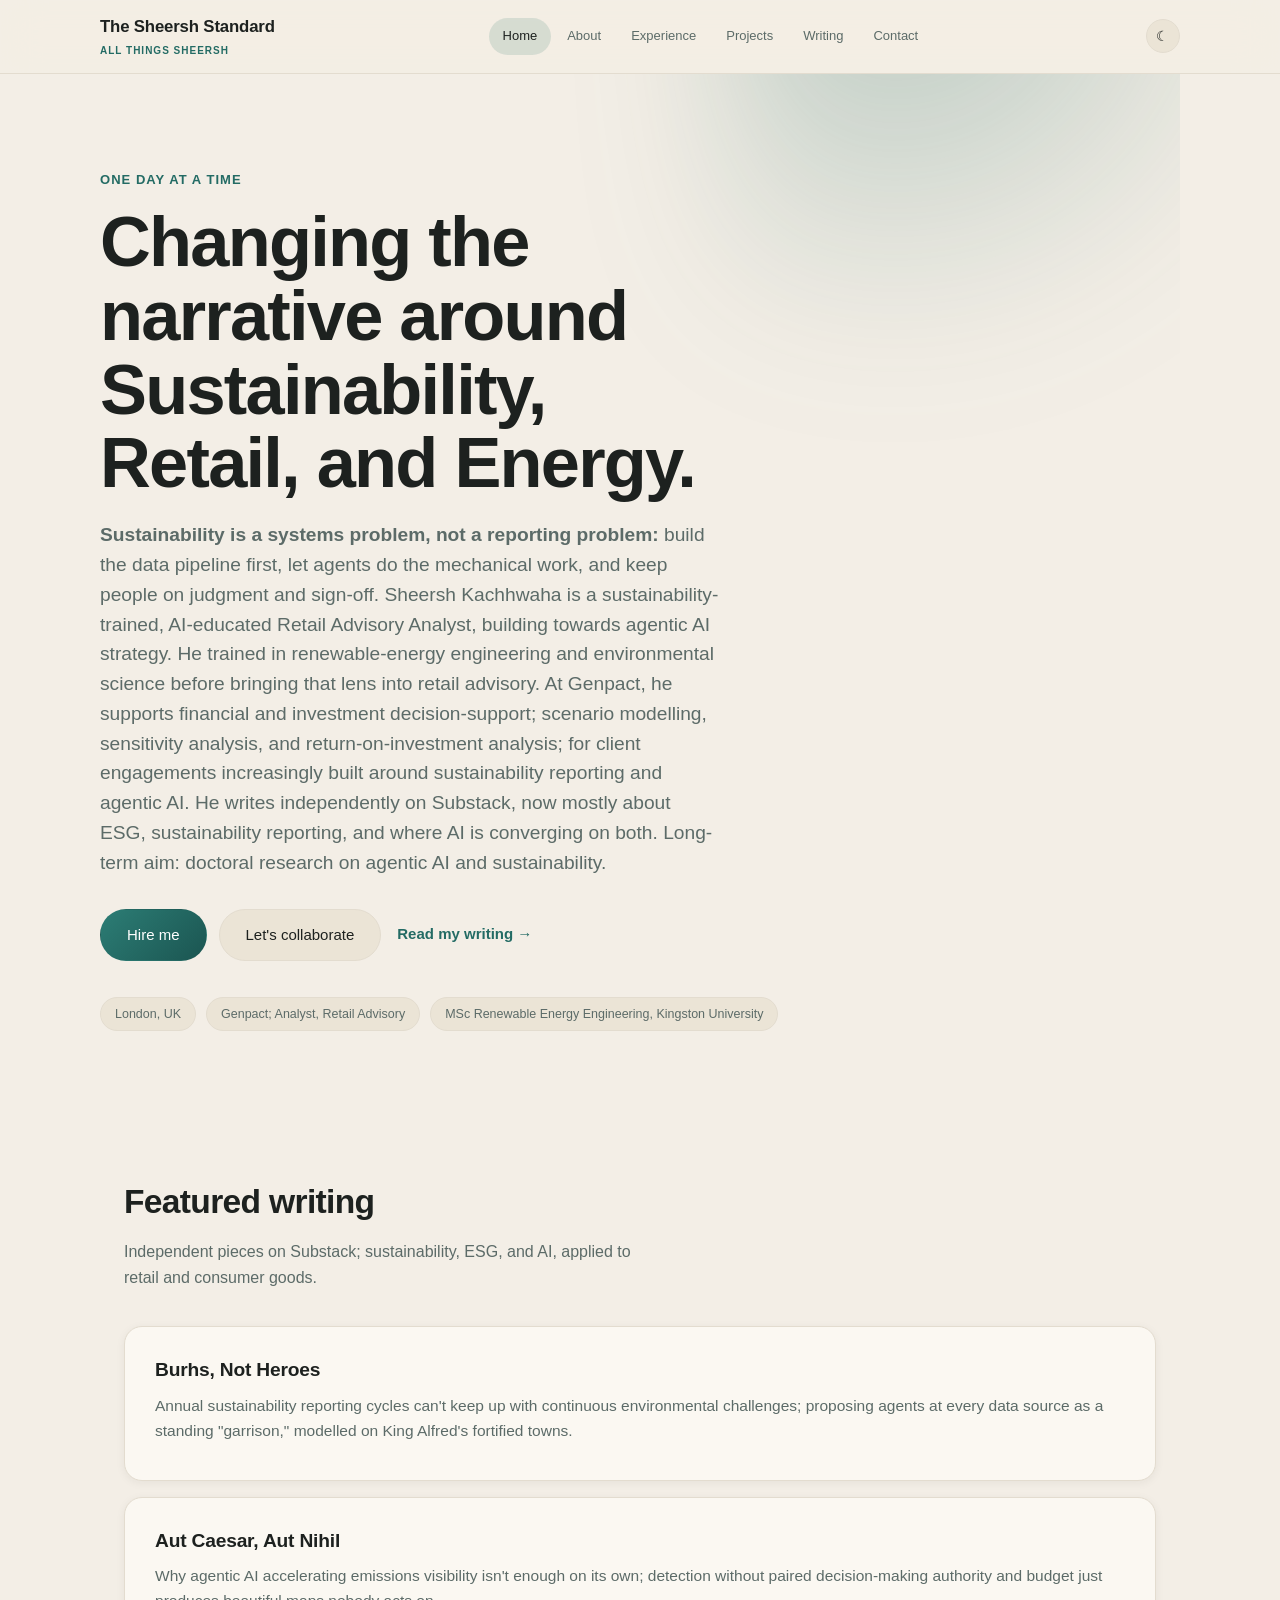
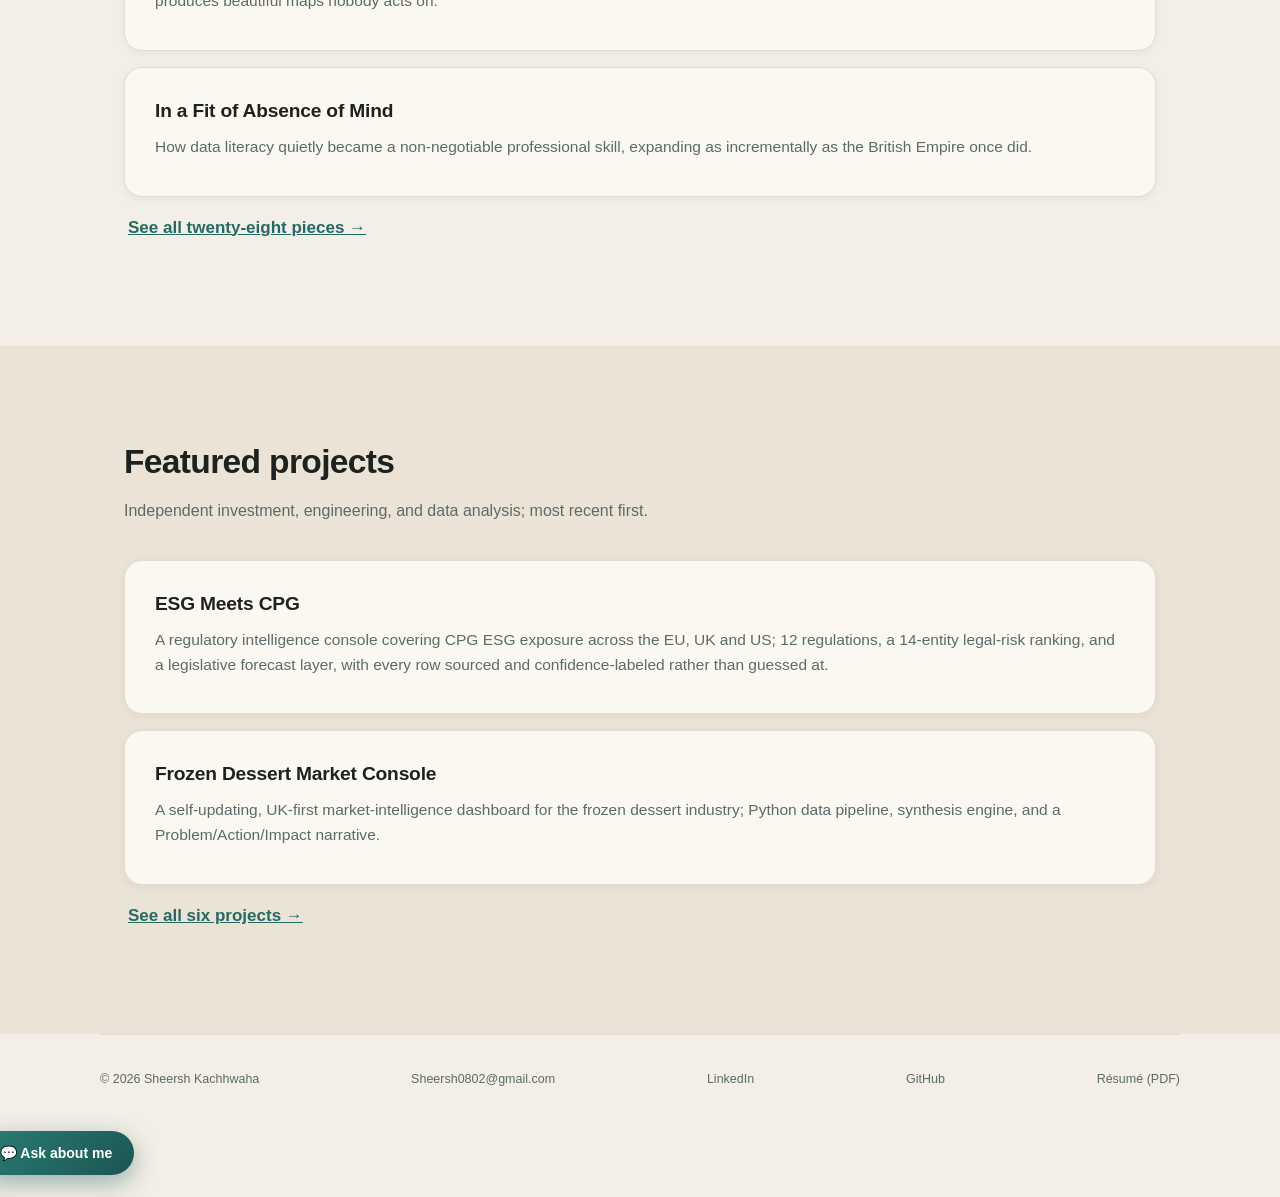
==== commit 541cc949: "Refine ESG Meets CPG as the flagship project Rewrote its Projects-page description to show the actua" ====
--- a/index.html
+++ b/index.html
@@ -67,7 +67,7 @@
       <p class="section-sub">Independent investment, engineering, and data analysis; most recent first.</p>
       <div class="card">
         <div class="card-head"><h3 class="card-title">ESG Meets CPG</h3></div>
-        <p>A regulatory intelligence console tracking ESG regulation across the EU, UK and US; compliance calendar, ingredient exposure, retailer risk, and a legislative forecast layer. Still a work in progress.</p>
+        <p>A regulatory intelligence console covering CPG ESG exposure across the EU, UK and US; 12 regulations, a 14-entity legal-risk ranking, and a legislative forecast layer, with every row sourced and confidence-labeled rather than guessed at.</p>
       </div>
       <div class="card">
         <div class="card-head"><h3 class="card-title">Frozen Dessert Market Console</h3></div>
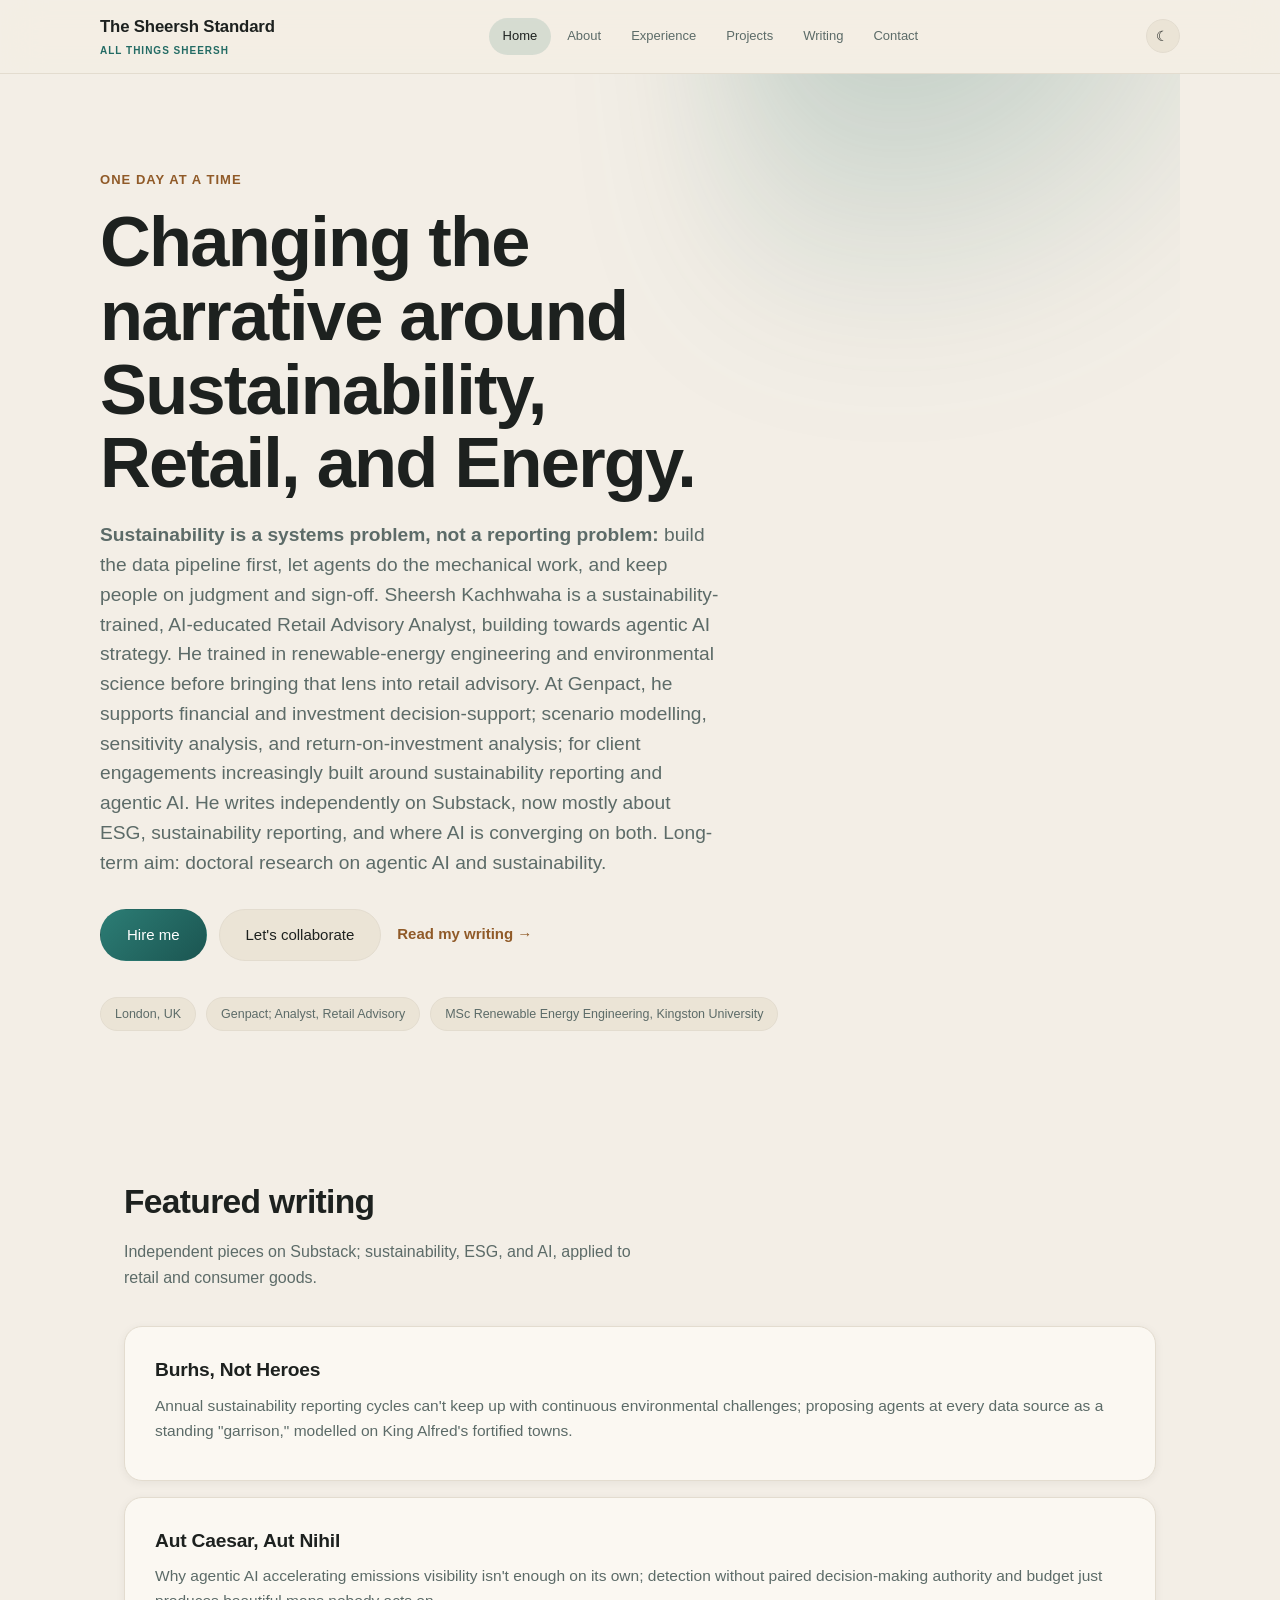
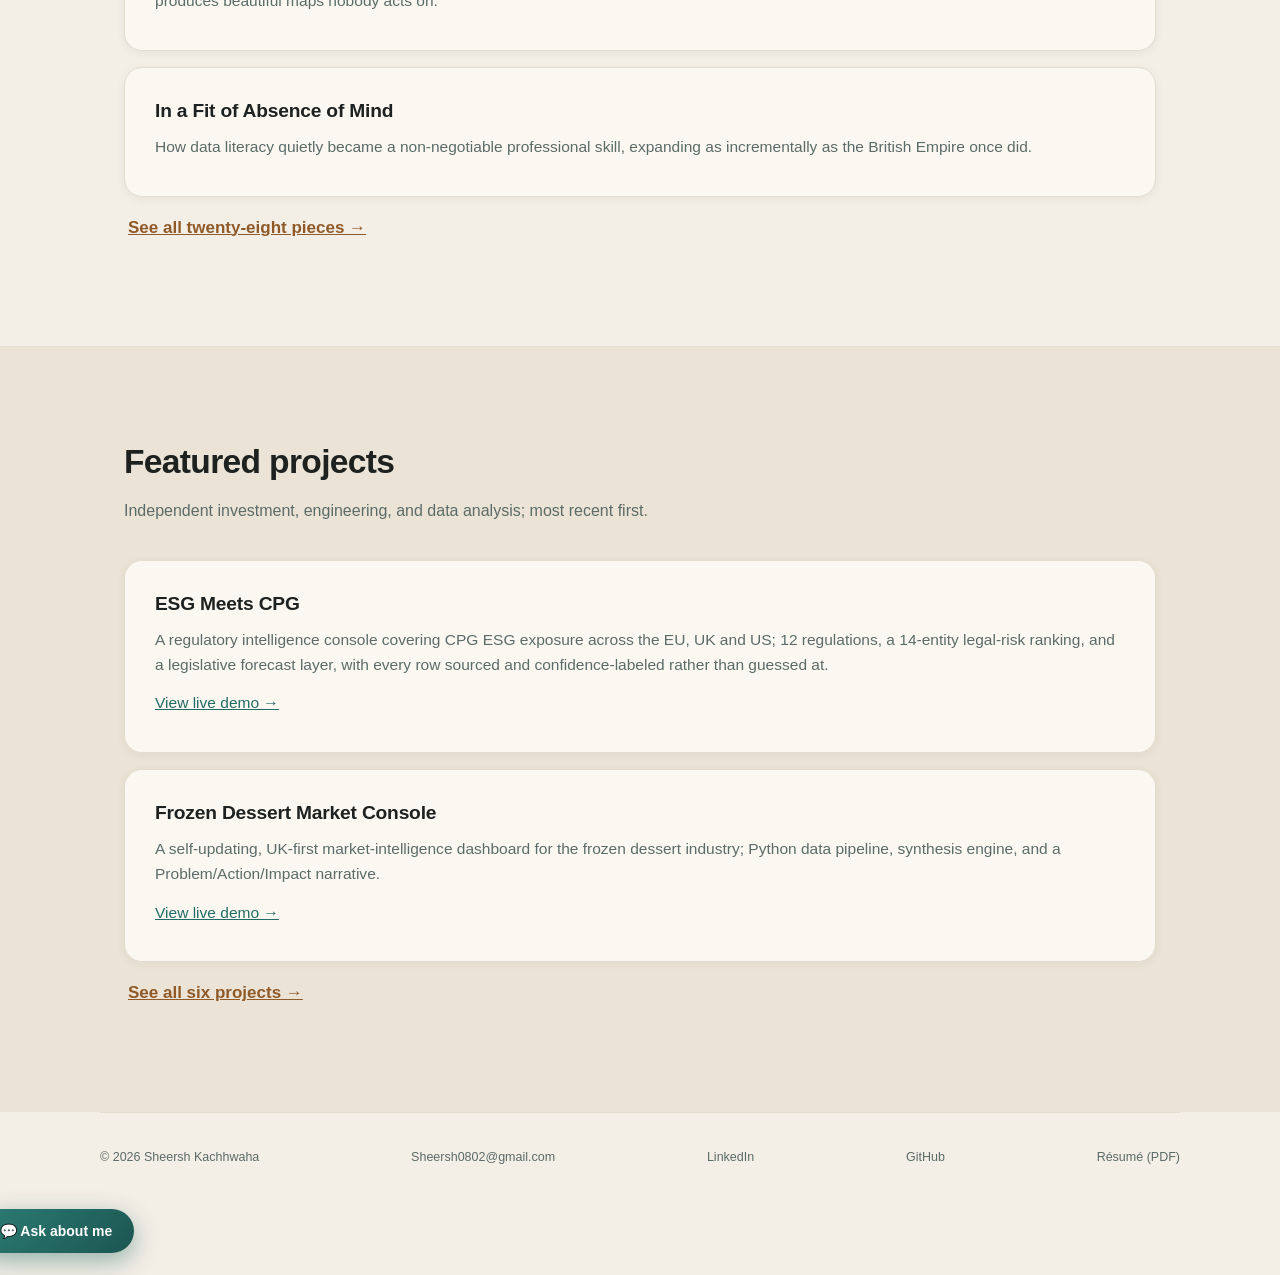
==== commit 88863424: "Add live-demo links to home page; give copper real visual presence Home page's Featured Projects car" ====
--- a/index.html
+++ b/index.html
@@ -68,10 +68,12 @@
       <div class="card">
         <div class="card-head"><h3 class="card-title">ESG Meets CPG</h3></div>
         <p>A regulatory intelligence console covering CPG ESG exposure across the EU, UK and US; 12 regulations, a 14-entity legal-risk ranking, and a legislative forecast layer, with every row sourced and confidence-labeled rather than guessed at.</p>
+        <p style="margin-top:14px;"><a href="https://sheersh-star.github.io/ESG-meets-CPG/" target="_blank" rel="noopener">View live demo →</a></p>
       </div>
       <div class="card">
         <div class="card-head"><h3 class="card-title">Frozen Dessert Market Console</h3></div>
         <p>A self-updating, UK-first market-intelligence dashboard for the frozen dessert industry; Python data pipeline, synthesis engine, and a Problem/Action/Impact narrative.</p>
+        <p style="margin-top:14px;"><a href="https://icecream0209.netlify.app" target="_blank" rel="noopener">View live demo →</a></p>
       </div>
       <p><a class="btn-tertiary" href="projects.html">See all six projects →</a></p>
     </div>
--- a/styles.css
+++ b/styles.css
@@ -10,7 +10,7 @@
   --accent: #236B64;
   --accent-solid: #1B5551;
   --accent-gradient: linear-gradient(135deg, #2C7D75 0%, #1B5551 100%);
-  --accent-2: #B87333;
+  --accent-2: #905A28;
   --line: #E3DCCF;
   --shadow-1: 0 2px 10px rgba(29,33,31,0.06);
   --shadow-2: 0 16px 40px rgba(29,33,31,0.12);
@@ -168,7 +168,7 @@
 }
 .eyebrow {
   font-family: var(--font-body); font-size: 13px; font-weight: 600; letter-spacing: 0.08em;
-  text-transform: uppercase; color: var(--accent); margin: 0 0 14px;
+  text-transform: uppercase; color: var(--accent-2); margin: 0 0 14px;
 }
 h1 {
   font-family: var(--font-display); font-weight: 600;
@@ -205,7 +205,7 @@
 .btn-primary:hover::after, #chat-launcher:hover::after { left: 130%; }
 .btn-secondary { background: var(--surface-2); color: var(--ink); border-color: var(--line); }
 .btn-tertiary {
-  background: none; border: none; color: var(--accent); padding: 13px 4px;
+  background: none; border: none; color: var(--accent-2); padding: 13px 4px;
   font-weight: 600;
 }
 .btn-tertiary:hover { transform: translateX(3px); box-shadow: none; }
@@ -249,8 +249,8 @@
 .card li { font-size: 0.95rem; margin-bottom: 7px; color: var(--ink); }
 .tag-row { display: flex; gap: 8px; flex-wrap: wrap; margin-top: 14px; }
 .tag {
-  font-family: var(--font-body); font-size: 12px; font-weight: 600; color: var(--accent);
-  background: color-mix(in srgb, var(--accent) 12%, transparent);
+  font-family: var(--font-body); font-size: 12px; font-weight: 600; color: var(--accent-2);
+  background: color-mix(in srgb, var(--accent-2) 10%, transparent);
   border: none; border-radius: 999px; padding: 4px 12px;
   transition: background 0.25s var(--ease), color 0.25s var(--ease);
 }
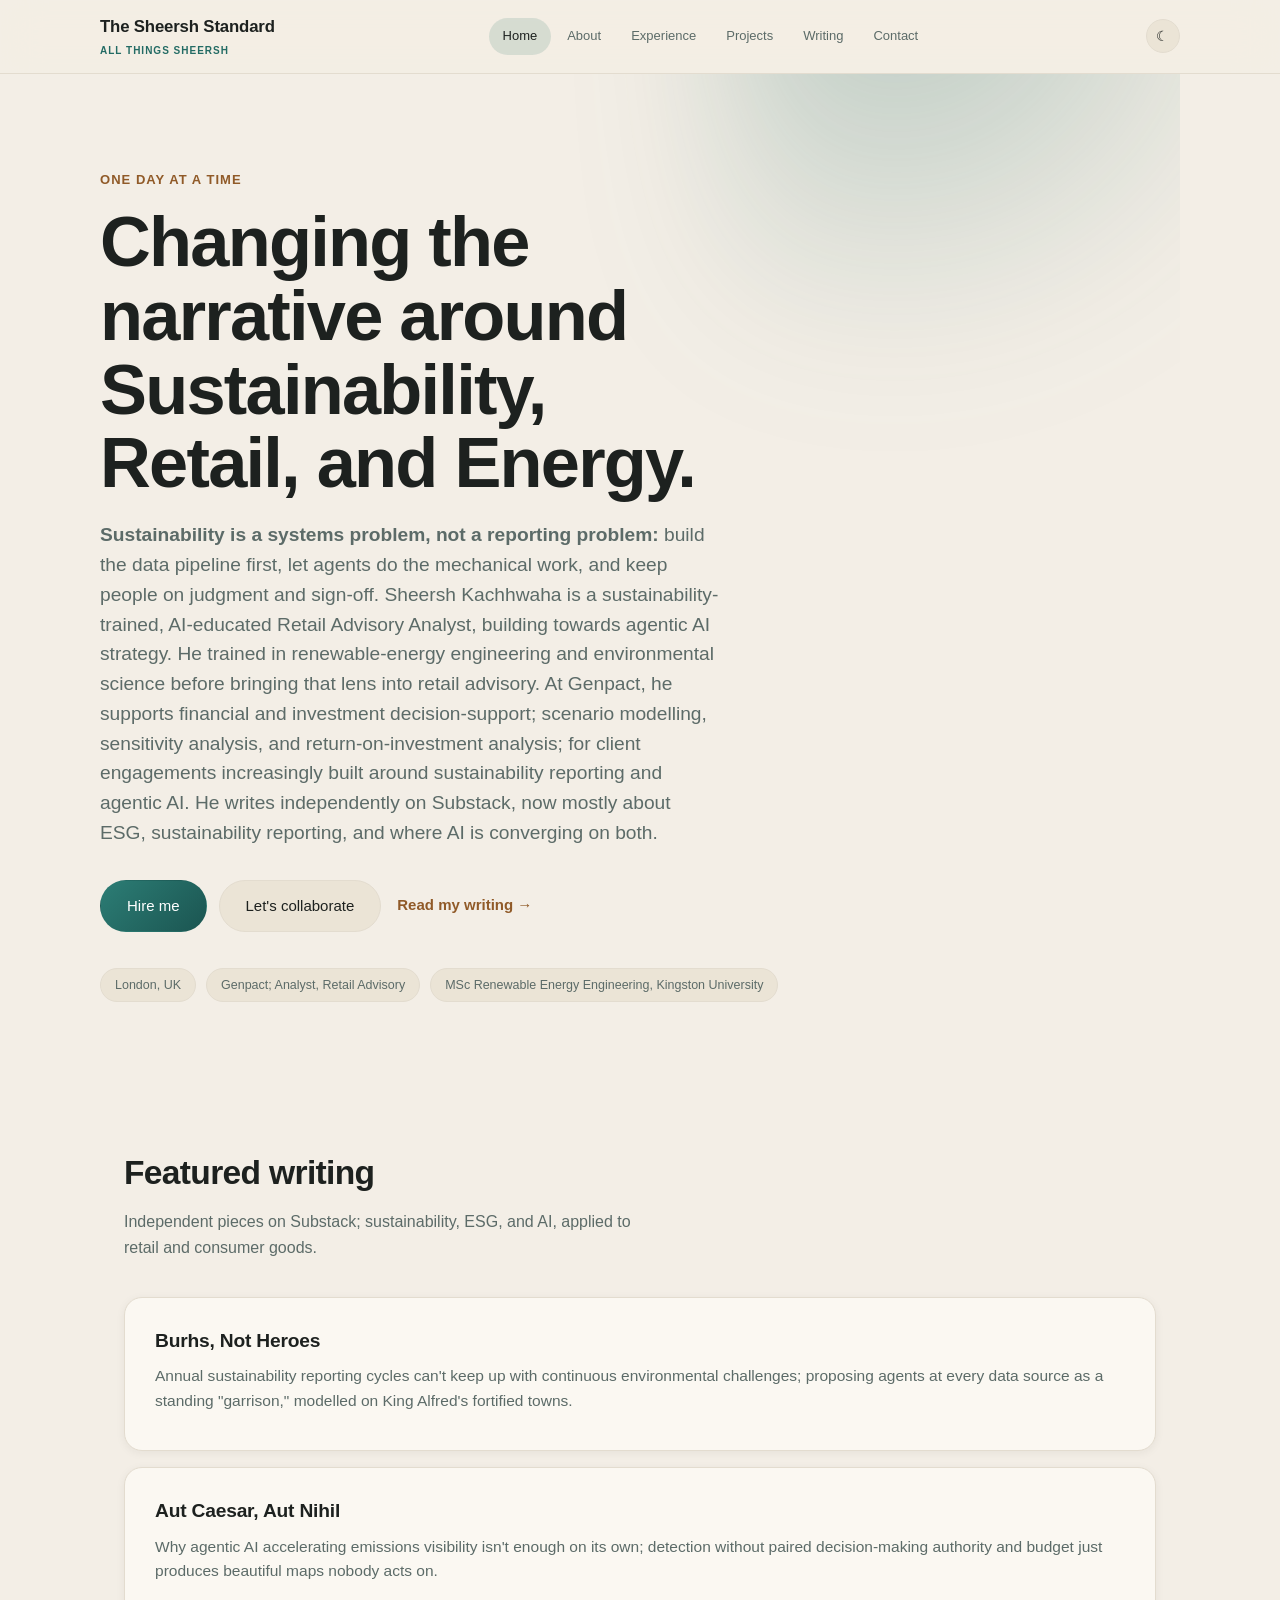
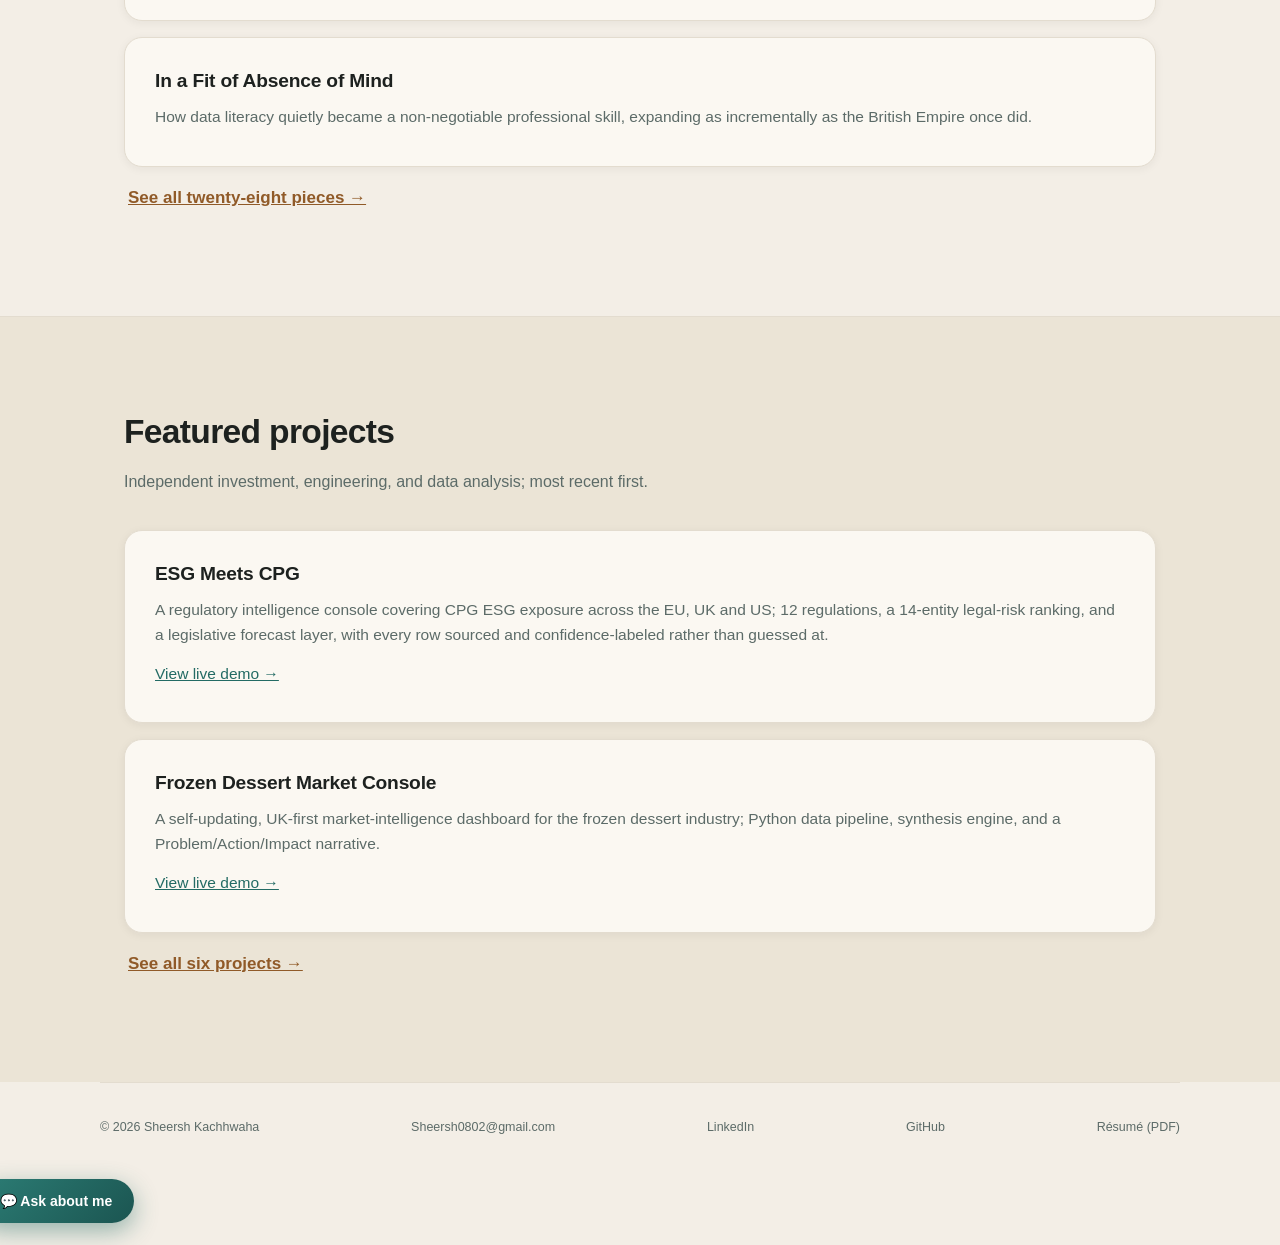
==== commit b29f2ca4: "Remove the doctoral-research aspiration Dropped from the home page tagline, About > Strategy, and th" ====
--- a/index.html
+++ b/index.html
@@ -28,7 +28,7 @@
   <div class="wrap hero">
     <p class="eyebrow">One Day at a Time</p>
     <h1>Changing the narrative around Sustainability, Retail, and Energy.</h1>
-    <p class="tagline"><strong>Sustainability is a systems problem, not a reporting problem:</strong> build the data pipeline first, let agents do the mechanical work, and keep people on judgment and sign-off. Sheersh Kachhwaha is a sustainability-trained, AI-educated Retail Advisory Analyst, building towards agentic AI strategy. He trained in renewable-energy engineering and environmental science before bringing that lens into retail advisory. At Genpact, he supports financial and investment decision-support; scenario modelling, sensitivity analysis, and return-on-investment analysis; for client engagements increasingly built around sustainability reporting and agentic AI. He writes independently on Substack, now mostly about ESG, sustainability reporting, and where AI is converging on both. Long-term aim: doctoral research on agentic AI and sustainability.</p>
+    <p class="tagline"><strong>Sustainability is a systems problem, not a reporting problem:</strong> build the data pipeline first, let agents do the mechanical work, and keep people on judgment and sign-off. Sheersh Kachhwaha is a sustainability-trained, AI-educated Retail Advisory Analyst, building towards agentic AI strategy. He trained in renewable-energy engineering and environmental science before bringing that lens into retail advisory. At Genpact, he supports financial and investment decision-support; scenario modelling, sensitivity analysis, and return-on-investment analysis; for client engagements increasingly built around sustainability reporting and agentic AI. He writes independently on Substack, now mostly about ESG, sustainability reporting, and where AI is converging on both.</p>
     <div class="cta-row">
       <a class="btn btn-primary" href="contact.html">Hire me</a>
       <a class="btn btn-secondary" href="contact.html">Let's collaborate</a>
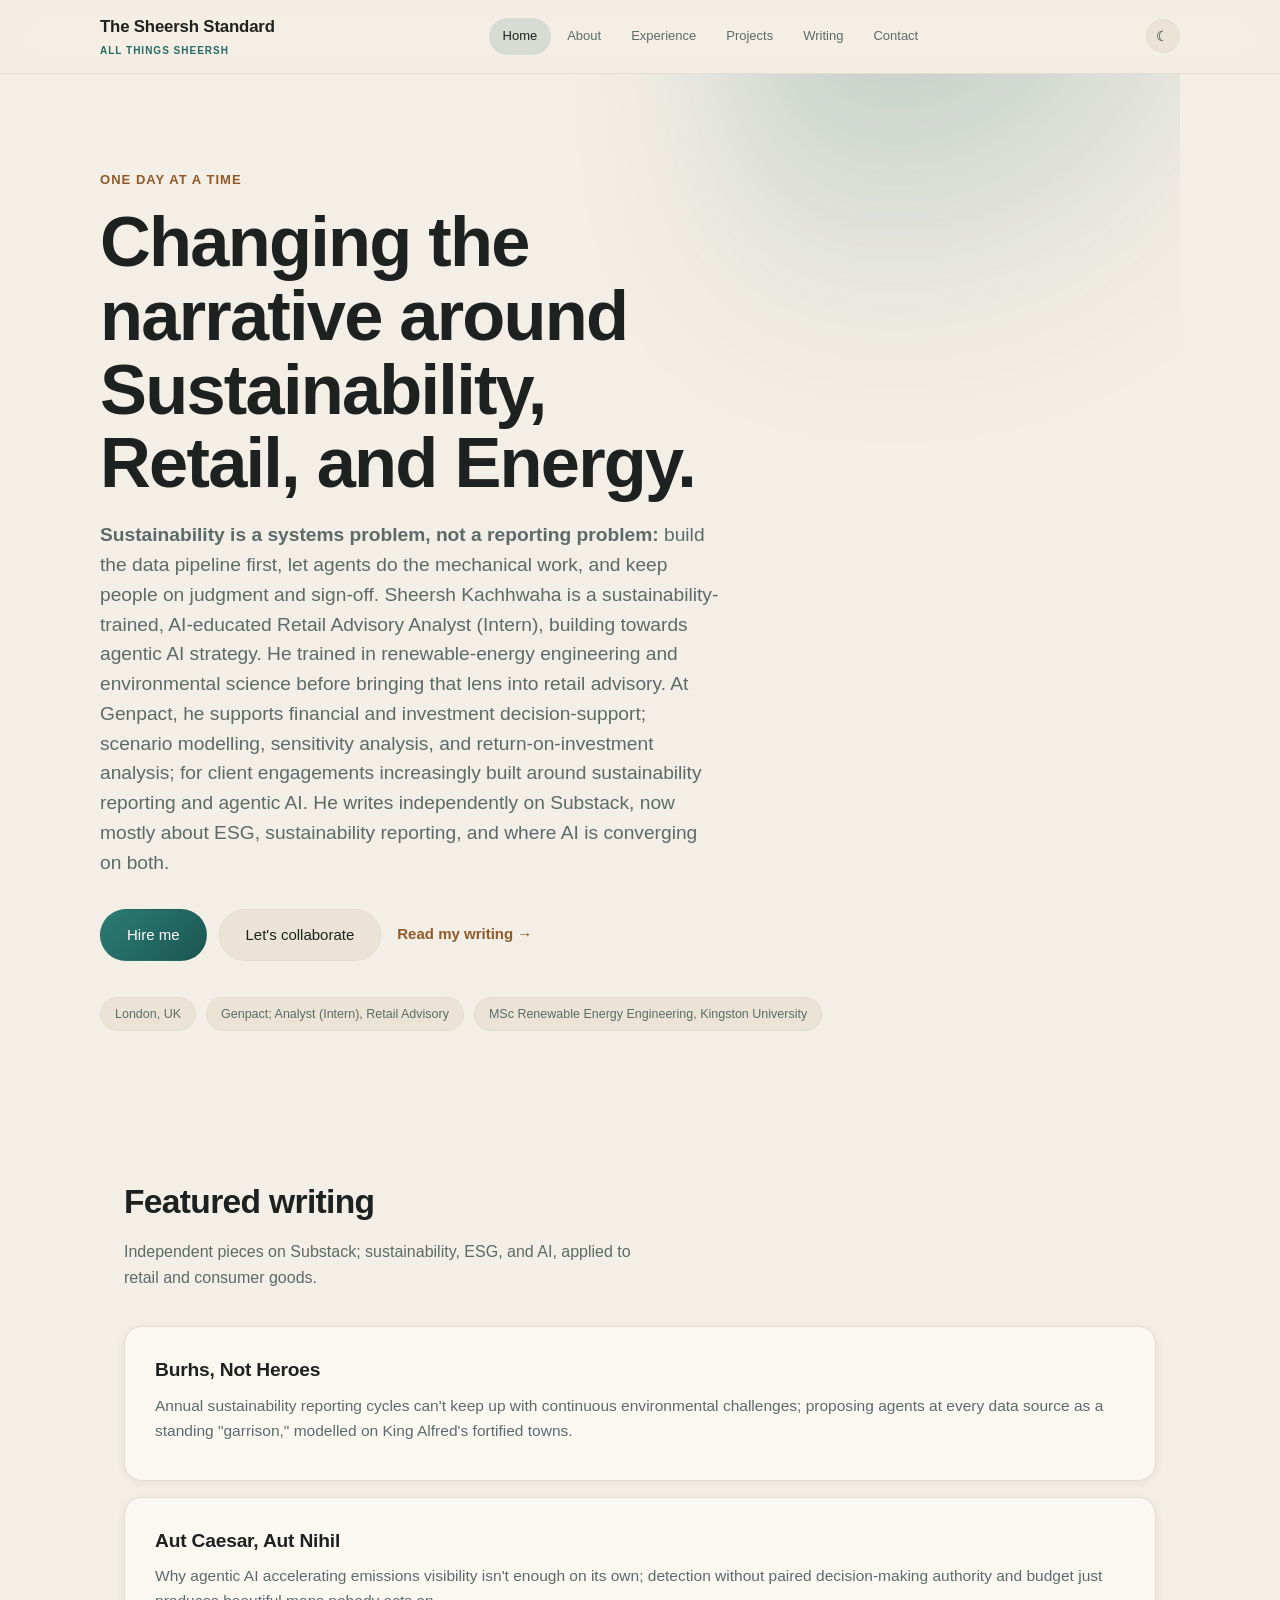
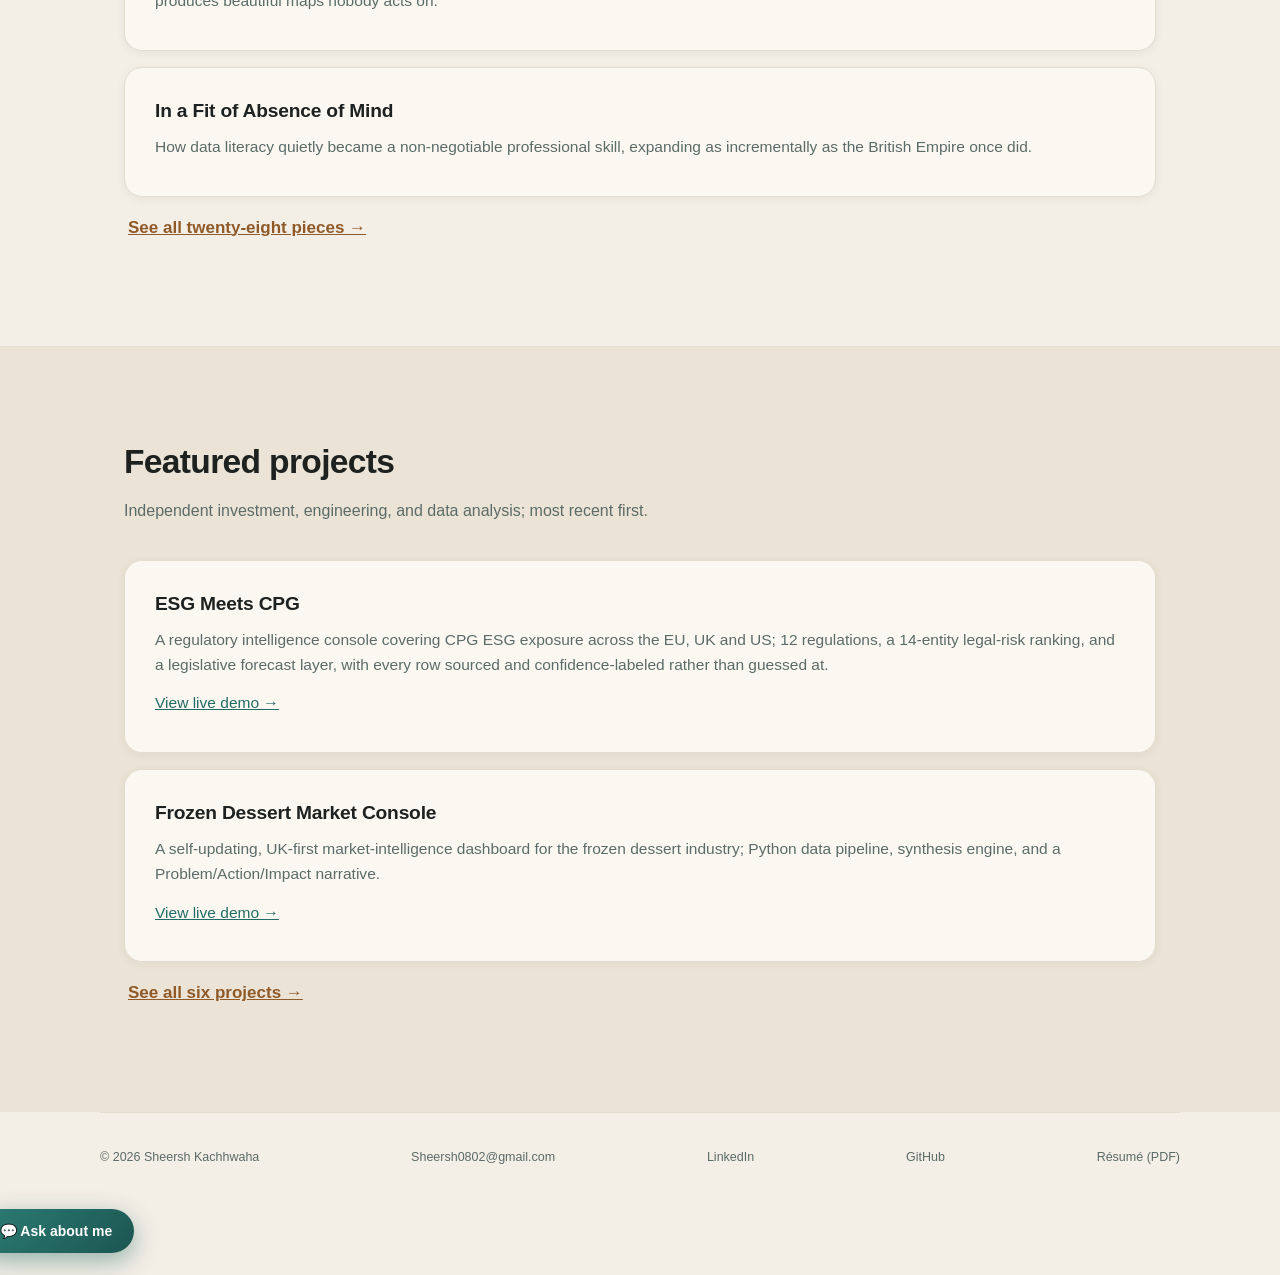
==== commit 65896846: "Clarify Genpact title as Analyst (Intern), Retail Advisory Reverses an earlier explicit decision per" ====
--- a/index.html
+++ b/index.html
@@ -28,7 +28,7 @@
   <div class="wrap hero">
     <p class="eyebrow">One Day at a Time</p>
     <h1>Changing the narrative around Sustainability, Retail, and Energy.</h1>
-    <p class="tagline"><strong>Sustainability is a systems problem, not a reporting problem:</strong> build the data pipeline first, let agents do the mechanical work, and keep people on judgment and sign-off. Sheersh Kachhwaha is a sustainability-trained, AI-educated Retail Advisory Analyst, building towards agentic AI strategy. He trained in renewable-energy engineering and environmental science before bringing that lens into retail advisory. At Genpact, he supports financial and investment decision-support; scenario modelling, sensitivity analysis, and return-on-investment analysis; for client engagements increasingly built around sustainability reporting and agentic AI. He writes independently on Substack, now mostly about ESG, sustainability reporting, and where AI is converging on both.</p>
+    <p class="tagline"><strong>Sustainability is a systems problem, not a reporting problem:</strong> build the data pipeline first, let agents do the mechanical work, and keep people on judgment and sign-off. Sheersh Kachhwaha is a sustainability-trained, AI-educated Retail Advisory Analyst (Intern), building towards agentic AI strategy. He trained in renewable-energy engineering and environmental science before bringing that lens into retail advisory. At Genpact, he supports financial and investment decision-support; scenario modelling, sensitivity analysis, and return-on-investment analysis; for client engagements increasingly built around sustainability reporting and agentic AI. He writes independently on Substack, now mostly about ESG, sustainability reporting, and where AI is converging on both.</p>
     <div class="cta-row">
       <a class="btn btn-primary" href="contact.html">Hire me</a>
       <a class="btn btn-secondary" href="contact.html">Let's collaborate</a>
@@ -36,7 +36,7 @@
     </div>
     <div class="meta-strip">
       <span>London, UK</span>
-      <span>Genpact; Analyst, Retail Advisory</span>
+      <span>Genpact; Analyst (Intern), Retail Advisory</span>
       <span>MSc Renewable Energy Engineering, Kingston University</span>
     </div>
   </div>
